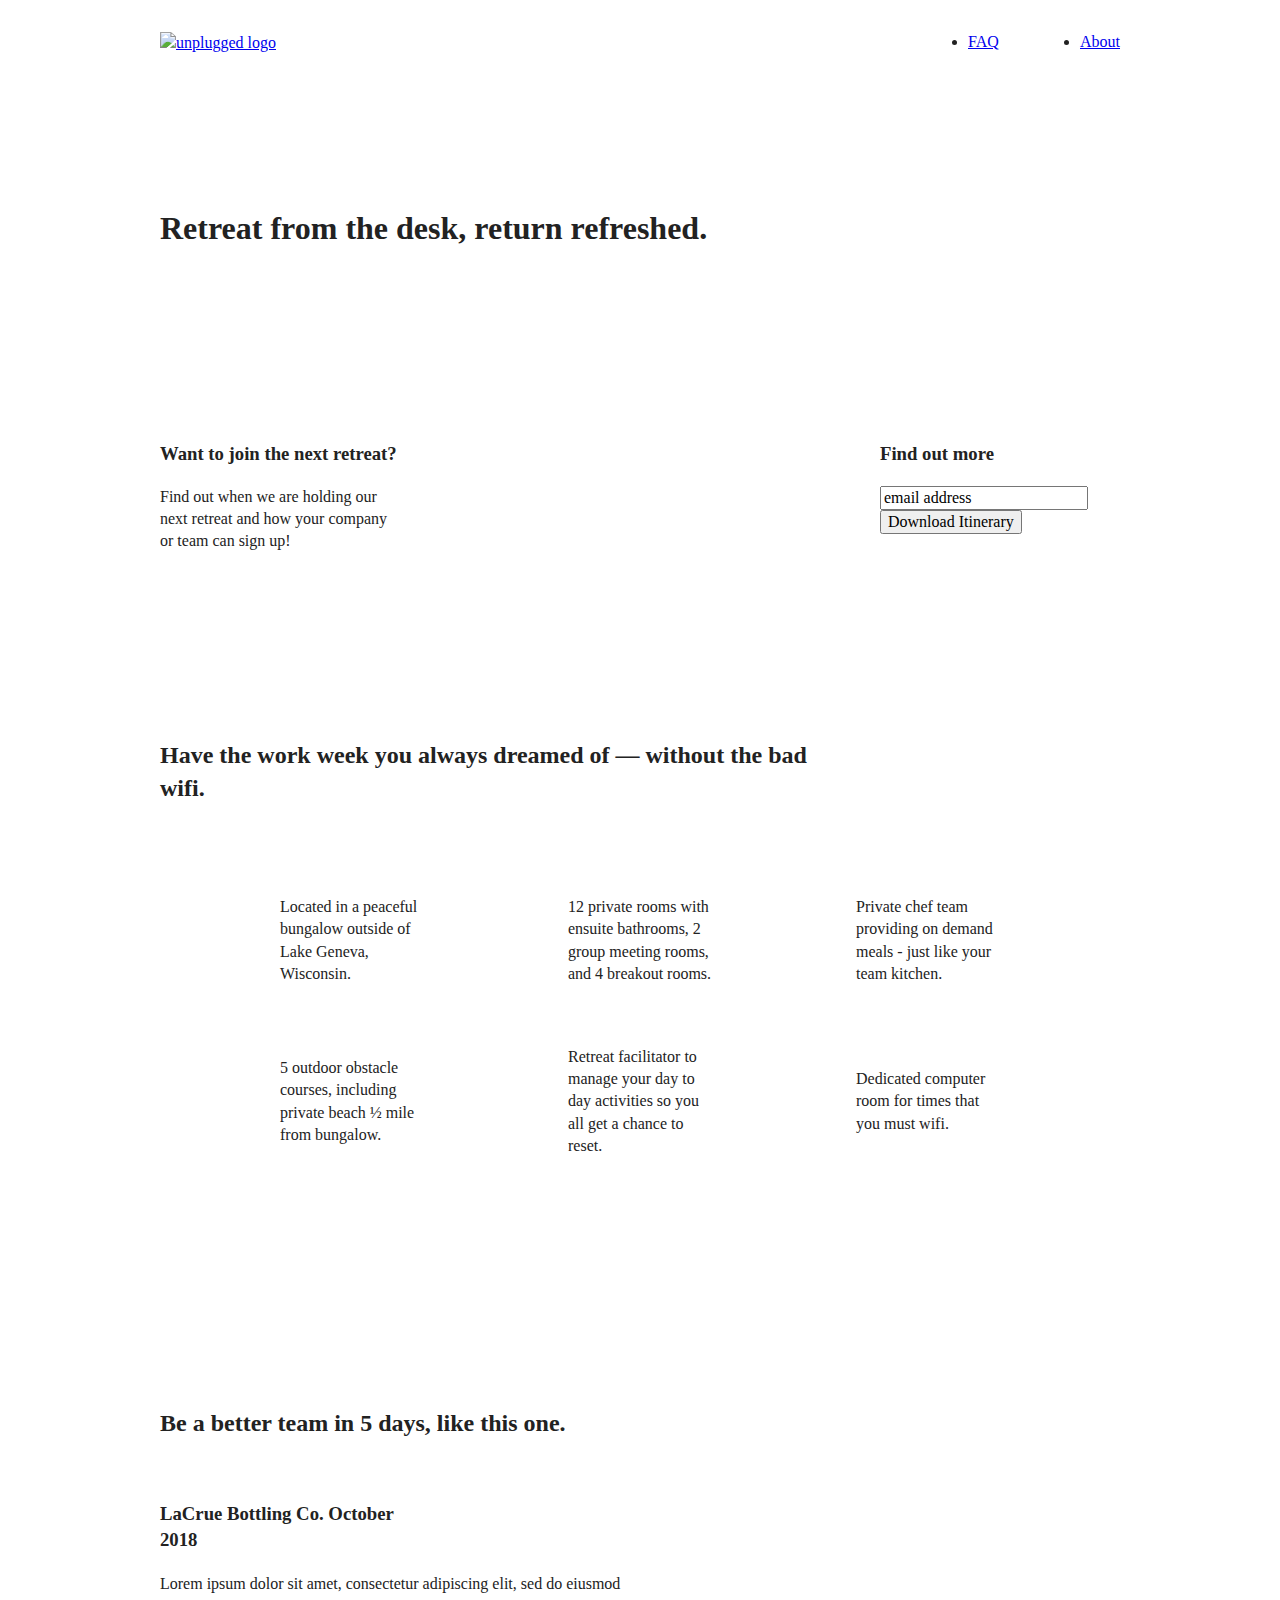
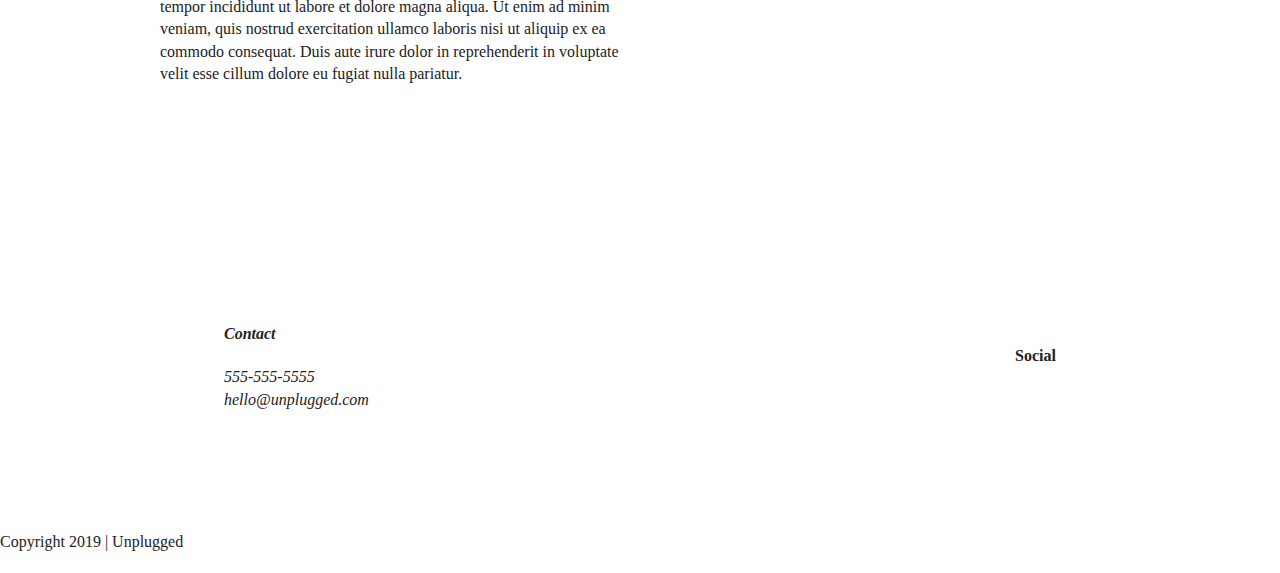
==== index.html @ d8fa60b1 "desktop - my attempt" ====
<!doctype html>
<html class="no-js" lang="">

<head>
  <meta charset="utf-8">
  <meta http-equiv="x-ua-compatible" content="ie=edge">
  <title></title>
  <meta name="description" content="">
  <meta name="viewport" content="width=device-width, initial-scale=1, shrink-to-fit=no">

  <link rel="manifest" href="site.webmanifest">
  <link rel="apple-touch-icon" href="icon.png">
  <!-- Place favicon.ico in the root directory -->

  <link rel="stylesheet" href="css/normalize.css">
  <link rel="stylesheet" href="css/main.css">
</head>

<body>
  <!--[if lte IE 9]>
    <p class="browserupgrade">You are using an <strong>outdated</strong> browser. Please <a href="https://browsehappy.com/">upgrade your browser</a> to improve your experience and security.</p>
  <![endif]-->

  <!-- Add your site or application content here -->
  <header>
    <div class="content-wrapper">
      <a href="#">
        <img src="" alt="unplugged logo">
      </a>
      <div class="header-divider"></div>
      <nav>
        <ul>
          <li><a href="faq/index.html" target="_blank">FAQ</a></li>
          <li><a href="about/index.html" target="_blank">About</a></li>
        </ul>
      </nav>
    </div>
  </header>

  <main>

    <section class="hero-area">
      <div class="content-wrapper">
        <h1>Retreat from the desk, return refreshed.</h1>
      </div>
    </section>

    <aside>
      <div class="content-wrapper">
        <div class="form-description">
          <h3>Want to join the next retreat?</h3>
          <p>
            Find out when we are holding our next retreat and how your company or team can sign up!
          </p>
        </div>
        <div class="form">
          <h3>Find out more</h3>
          <input type="text" name="name" value="email address">
          <input type="button" value="Download Itinerary">
        </div>
      </div> <!-- aside content wrapper ends -->
    </aside>

    <section class="features">
      <div class="content-wrapper">
        <h2>Have the work week you always dreamed of — without the bad wifi.</h2>
        <div class="features-items">
          <article>
            <p class="fontawesome-icon">
            </p>
            <p class="features-item-description">
              Located in a peaceful bungalow outside of Lake Geneva, Wisconsin.
            </p>
          </article>
          <article>
            <p class="fontawesome-icon">
            </p>
            <p class="features-item-description">
              12 private rooms with ensuite bathrooms, 2 group meeting rooms, and 4 breakout rooms.
            </p>
          </article>
          <article>
            <p class="fontawesome-icon">
            </p>
            <p class="features-item-description">
              Private chef team providing on demand meals - just like your team kitchen.
            </p>
          </article>
          <article>
            <p class="fontawesome-icon">
            </p>
            <p class="features-item-description">
              5 outdoor obstacle courses, including private beach ½ mile from bungalow.
            </p>
          </article>
          <article>
            <p class="fontawesome-icon">
            </p>
            <p class="features-item-description">
              Retreat facilitator to manage your day to day activities so you all get a chance to reset.
            </p>
          </article>
          <article>
            <p class="fontawesome-icon">
            </p>
            <p class="features-item-description">
              Dedicated computer room for times that you must wifi.
            </p>
          </article>
        </div>
      </div>
    </section>

    <section class="reviews">
      <div class="content-wrapper">
        <h2>Be a better team in 5 days, like this one.</h2>
        <article>
          <div>
            <h3>LaCrue Bottling Co. October 2018</h3>
            <p>
              Lorem ipsum dolor sit amet, consectetur adipiscing elit, sed do eiusmod tempor incididunt ut labore et
              dolore magna aliqua. Ut enim ad minim veniam, quis nostrud exercitation ullamco laboris nisi ut aliquip
              ex ea commodo consequat. Duis aute irure dolor in reprehenderit in voluptate velit esse cillum dolore eu
              fugiat nulla pariatur.
            </p>
          </div>
        </article>
      </div>
    </section>

  </main> <!-- main wrapper -->

  <footer>
    <div class="content-wrapper">
      <div class="footer-content">
        <address class="contact">
          <h4>Contact</h4>
          <p>
            555-555-5555<br>
            hello@unplugged.com
          </p>
        </address>
        <div class="social">
          <h4>Social</h4>
          <div class="social-icons">
            <p>
              <a href="https://www.facebook.com/Skillcrush/" target="_blank"></a>
            </p>
            <p>
              <a href="https://twitter.com/Skillcrush" target="_blank"></a>
            </p>
            <p>
              <a href="https://www.instagram.com/skillcrush/" target="_blank"></a>
            </p>
          </div>
        </div>
      </div> <!-- footer content ends -->
    </div>
    <!--footer content-wrapper ends-->
    <div class="copyright">
      <p>Copyright 2019 | Unplugged</p>
    </div>
  </footer>

  <script src="js/vendor/modernizr-3.6.0.min.js"></script>
  <script src="https://code.jquery.com/jquery-3.3.1.min.js" integrity="sha256-FgpCb/KJQlLNfOu91ta32o/NMZxltwRo8QtmkMRdAu8="
    crossorigin="anonymous"></script>
  <script>
    window.jQuery || document.write('<script src="js/vendor/jquery-3.3.1.min.js"><\/script>')

  </script>
  <script src="js/plugins.js"></script>
  <script src="js/main.js"></script>

  <!-- Google Analytics: change UA-XXXXX-Y to be your site's ID. -->
  <script>
    window.ga = function () {
      ga.q.push(arguments)
    };
    ga.q = [];
    ga.l = +new Date;
    ga('create', 'UA-XXXXX-Y', 'auto');
    ga('send', 'pageview')

  </script>
  <script src="https://www.google-analytics.com/analytics.js" async defer></script>
</body>

</html>
---- css/main.css ----
/*! HTML5 Boilerplate v6.1.0 | MIT License | https://html5boilerplate.com/ */

/*
 * What follows is the result of much research on cross-browser styling.
 * Credit left inline and big thanks to Nicolas Gallagher, Jonathan Neal,
 * Kroc Camen, and the H5BP dev community and team.
 */

/* ==========================================================================
   Base styles: opinionated defaults
   ========================================================================== */

html {
  color: #222;
  font-size: 1em;
  line-height: 1.4;
}

/*
 * Remove text-shadow in selection highlight:
 * https://twitter.com/miketaylr/status/12228805301
 *
 * Vendor-prefixed and regular ::selection selectors cannot be combined:
 * https://stackoverflow.com/a/16982510/7133471
 *
 * Customize the background color to match your design.
 */

::-moz-selection {
  background: #b3d4fc;
  text-shadow: none;
}

::selection {
  background: #b3d4fc;
  text-shadow: none;
}

/*
 * A better looking default horizontal rule
 */

hr {
  display: block;
  height: 1px;
  border: 0;
  border-top: 1px solid #ccc;
  margin: 1em 0;
  padding: 0;
}

/*
 * Remove the gap between audio, canvas, iframes,
 * images, videos and the bottom of their containers:
 * https://github.com/h5bp/html5-boilerplate/issues/440
 */

audio,
canvas,
iframe,
img,
svg,
video {
  vertical-align: middle;
}

/*
 * Remove default fieldset styles.
 */

fieldset {
  border: 0;
  margin: 0;
  padding: 0;
}

/*
 * Allow only vertical resizing of textareas.
 */

textarea {
  resize: vertical;
}

/* ==========================================================================
   Browser Upgrade Prompt
   ========================================================================== */

.browserupgrade {
  margin: 0.2em 0;
  background: #ccc;
  color: #000;
  padding: 0.2em 0;
}

/* ==========================================================================
   Author's custom styles
   ========================================================================== */

.content-wrapper {
  width: 90%;
  margin: 50px 0;
}

/* -------------------- Base Header - Footer Styles -------------------- */

header,
footer {
  display: flex;
  justify-content: center;
  align-items: center;
  flex-flow: row wrap;
}

header {
  padding: 15px 0;
}

header .content-wrapper {
  display: flex;
  justify-content: center;
  align-items: center;
  flex-flow: row wrap;
  margin: 0;
}

.header-divider {
  width: 100%;
  height: 1px;
  margin: 10px 0 20px 0;
}

header nav {
  display: flex;
  justify-content: space-around;
  align-items: center;
  flex-flow: row wrap;
  width: 60%;
}

header nav ul {
  display: flex;
  justify-content: space-around;
  width: 100%;
}

footer {
  flex-direction: column;
}

footer p {
  margin: 0;
}

footer .content-wrapper {
  width: 55%;
  margin: 50px 0;
}

footer .contact {
  margin-bottom: 50px;
}

footer .social-icons {
  display: flex;
  justify-content: space-around;
  align-items: center;
}

footer .social-icons p {
  display: flex;
  justify-content: center;
  align-items: center;
}

footer .copyright {
  margin: 20px 0;
}

/* -------------------- Mobile Styles - Homepage -------------------- */

/* Hero Area */

.hero-area {
  display: flex;
  justify-content: center;
  flex-flow: row wrap;
}

/* Aside */

aside {
  display: flex;
  justify-content: center;
  align-items: center;
  flex-flow: row wrap;
}

/* Features */

.features {
  display: flex;
  justify-content: center;
  flex-flow: row wrap;
}

.features h2 {
  margin-bottom: 60px;
}

.features article {
  width: 55%;
  margin: 30px 0;
}

.features .features-items {
  display: flex;
  justify-content: center;
  align-items: center;
  flex-flow: row wrap;
}

.features p {
  margin: 0;
}

/* Reviews */

.reviews {
  display: flex;
  justify-content: center;
  flex-flow: row wrap;
}

.reviews h2 {
  margin-bottom: 40px;
}

.reviews h3 {
  width: 55%;
  margin: 20px 0;
}

/* ==========================================================================
   About Page
   ========================================================================== */

.mission {
  display: flex;
  justify-content: center;
  align-items: center;
  flex-flow: row wrap;
}

.contact-section {
  display: flex;
  justify-content: center;
  align-items: center;
  flex-flow: row wrap;
}

.contact-content p {
  margin: 0;
}

/* ==========================================================================
   FAQ Page
   ========================================================================== */

.faq {
  display: flex;
  justify-content: center;
  align-items: center;
  flex-flow: row wrap;
}

.faq .content-wrapper {
  margin: 50px 0 0 0;
  display: flex;
  justify-content: center;
  align-items: center;
  flex-flow: row wrap;
}

.faq h2 {
  margin-bottom: 40px;
}

.faq-content {
  margin-bottom: 50px;
}

/* ==========================================================================
   Helper classes
   ========================================================================== */

/*
 * Hide visually and from screen readers
 */

.hidden {
  display: none !important;
}

/*
 * Hide only visually, but have it available for screen readers:
 * https://snook.ca/archives/html_and_css/hiding-content-for-accessibility
 *
 * 1. For long content, line feeds are not interpreted as spaces and small width
 *    causes content to wrap 1 word per line:
 *    https://medium.com/@jessebeach/beware-smushed-off-screen-accessible-text-5952a4c2cbfe
 */

.visuallyhidden {
  border: 0;
  clip: rect(0 0 0 0);
  height: 1px;
  margin: -1px;
  overflow: hidden;
  padding: 0;
  position: absolute;
  width: 1px;
  white-space: nowrap;
  /* 1 */
}

/*
 * Extends the .visuallyhidden class to allow the element
 * to be focusable when navigated to via the keyboard:
 * https://www.drupal.org/node/897638
 */

.visuallyhidden.focusable:active,
.visuallyhidden.focusable:focus {
  clip: auto;
  height: auto;
  margin: 0;
  overflow: visible;
  position: static;
  width: auto;
  white-space: inherit;
}

/*
 * Hide visually and from screen readers, but maintain layout
 */

.invisible {
  visibility: hidden;
}

/*
 * Clearfix: contain floats
 *
 * For modern browsers
 * 1. The space content is one way to avoid an Opera bug when the
 *    `contenteditable` attribute is included anywhere else in the document.
 *    Otherwise it causes space to appear at the top and bottom of elements
 *    that receive the `clearfix` class.
 * 2. The use of `table` rather than `block` is only necessary if using
 *    `:before` to contain the top-margins of child elements.
 */

.clearfix:before,
.clearfix:after {
  content: " ";
  /* 1 */
  display: table;
  /* 2 */
}

.clearfix:after {
  clear: both;
}

/* ==========================================================================
   EXAMPLE Media Queries for Responsive Design.
   These examples override the primary ('mobile first') styles.
   Modify as content requires.
   ========================================================================== */

   @media only screen and (min-width:768px) {
/*Tablet styles*/

/* General styles */
    .content-wrapper {
      max-width: 640px;
      margin: 100px 0;
    }

/* Header */
    header {
      justify-content: space-around;
    }

    header .content-wrapper {
      width: 100%;
      justify-content: space-between;
    }

    header nav {
      width: 20%;
    }

    header nav ul {
      justify-content: space-between;
    }

    .header-divider {
      display: none;
    }
/* Hero Area */

/* Aside */
    aside .content-wrapper {
      margin: 50px 0;
      display: flex;
      justify-content: space-between;
      flex-flow: row wrap;
    }

    aside .content-wrapper .form-description,
    aside .content-wrapper .form {
      width: 35%;
      margin: 0;
    }

/* Features */
    .features article {
      display: flex;
      justify-content: center;
      align-items: center;
      flex-flow: column wrap;
      flex-basis: 50%;
    }

    .features .features-item-description {
      width: 50%;
    }

/* Reviews */
    .reviews article {
      display: flex;
      justify-content: space-between;
    }

    .reviews article div {
      width: 49%;
    }

/* Footer */
    footer .content-wrapper {
      width: 65%;
      margin: 100px 0;
    }

    .footer-content {
      display: flex;
      justify-content: space-between;
      align-items: center;
    }

    footer .contact {
      margin-bottom: 0;
    }

    footer .copyright {
      width: 100%;
    }

/* About Page */

    .mission-content {
      display: flex;
      justify-content: space-between;
      align-items: center;
    }

    .mission-content p {
      width: 40%;
    }

    .contact-section .content-wrapper h2 {
      width: 80%;
    }

    .contact-content {
      display: flex;
      justify-content: space-between;
      align-items: flex-start;
    }

/*     FAQ Page      */

    .faq .content-wrapper {
      justify-content: space-between;
    }

    .faq-content {
      flex-basis: 40%;
    }

    .faq h2 {
      width: 100%;
    }
  }

  @media only screen and (min-width:1200px) {
    /* Desktop Styles */
    .content-wrapper {
         max-width: 960px;
    }

     /* Hero */
    .hero-area h1 {
        width: 70%;
    }

    /* Aside */
    aside .content-wrapper {
        justify-content: row;
    }

    aside .content-wrapper .form-description,
    aside .content-wrapper .form {
        width: 25%;
    }

    /* Features */
    .features h2 {
        width: 70%;
    }

    .features article {
        flex-basis: 30%;
    }

    /* Reviews */
    .reviews article div {
        width: 50%;
    }

/* About Page */
    .mission h2,
    .contact-section .content-wrapper h2 {
        width: 72%;
    }

    .contact-section .content-wrapper h2 {
        margin-bottom: 3%;
    }


/* FAQ Page */
    .faq h2 {
        width: 100%;
    }

    .faq-content {
        flex-basis: 50%;
    }
  }

@media print,
(-webkit-min-device-pixel-ratio: 1.25),
(min-resolution: 1.25dppx),
(min-resolution: 120dpi) {
  /* Style adjustments for high resolution devices */
}

/* ==========================================================================
   Print styles.
   Inlined to avoid the additional HTTP request:
   https://www.phpied.com/delay-loading-your-print-css/
   ========================================================================== */

@media print {
  *,
  *:before,
  *:after {
    background: transparent !important;
    color: #000 !important;
    /* Black prints faster */
    -webkit-box-shadow: none !important;
    box-shadow: none !important;
    text-shadow: none !important;
  }
  a,
  a:visited {
    text-decoration: underline;
  }
  a[href]:after {
    content: " (" attr(href) ")";
  }
  abbr[title]:after {
    content: " (" attr(title) ")";
  }
  /*
     * Don't show links that are fragment identifiers,
     * or use the `javascript:` pseudo protocol
     */
  a[href^="#"]:after,
  a[href^="javascript:"]:after {
    content: "";
  }
  pre {
    white-space: pre-wrap !important;
  }
  pre,
  blockquote {
    border: 1px solid #999;
    page-break-inside: avoid;
  }
  /*
     * Printing Tables:
     * http://css-discuss.incutio.com/wiki/Printing_Tables
     */
  thead {
    display: table-header-group;
  }
  tr,
  img {
    page-break-inside: avoid;
  }
  p,
  h2,
  h3 {
    orphans: 3;
    widows: 3;
  }
  h2,
  h3 {
    page-break-after: avoid;
  }
}
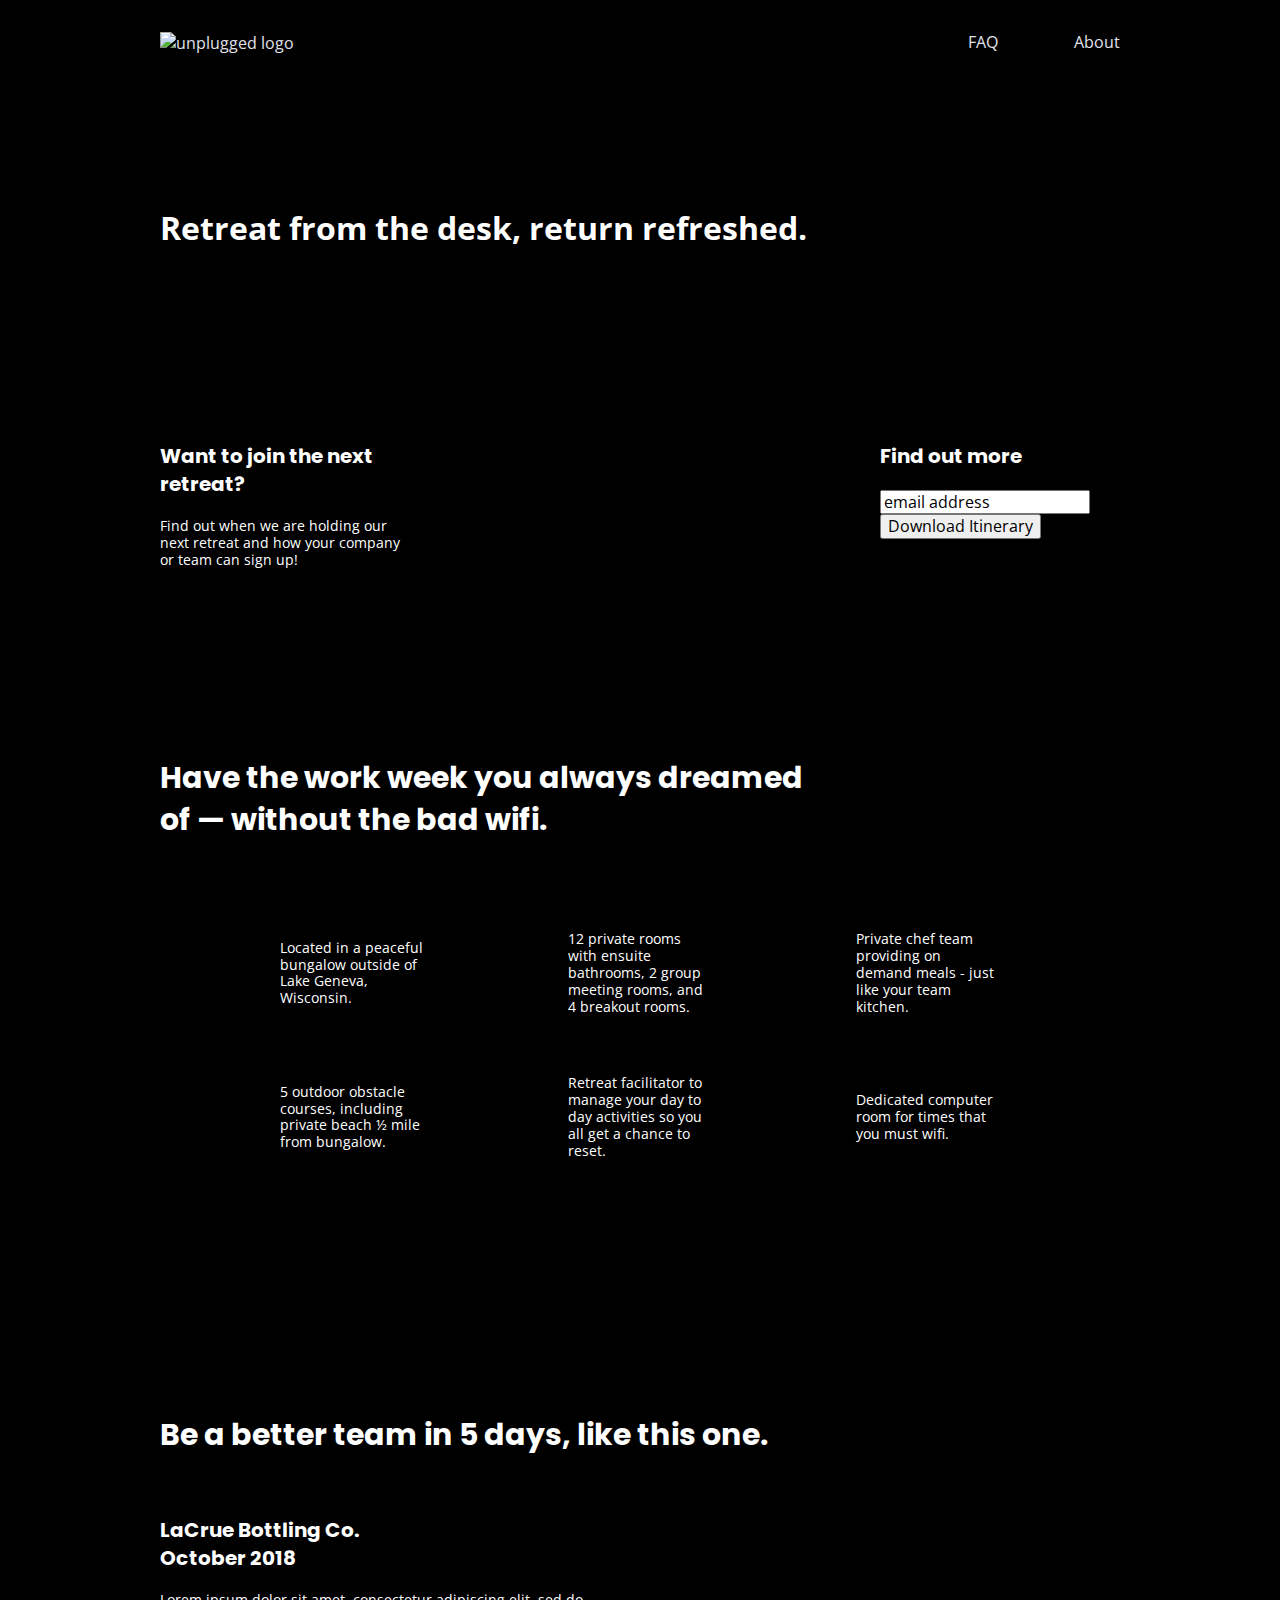
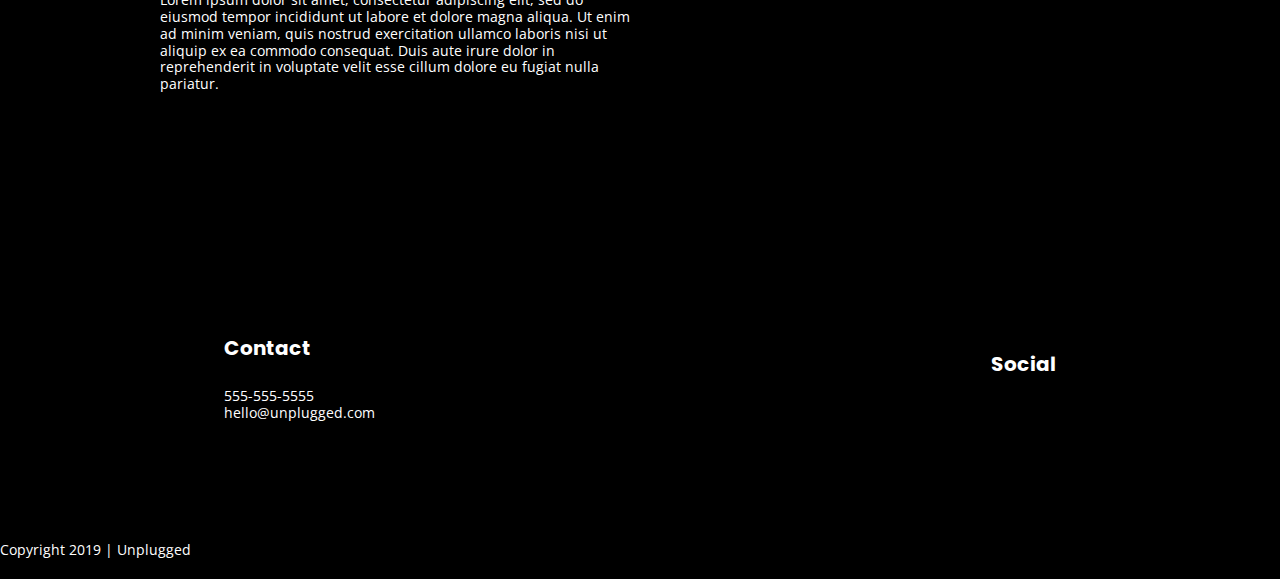
==== commit f99ae7e3: "css text styles" ====
--- a/index.html
+++ b/index.html
@@ -7,6 +7,10 @@
   <title></title>
   <meta name="description" content="">
   <meta name="viewport" content="width=device-width, initial-scale=1, shrink-to-fit=no">
+
+  <!-- Google Fonts Links -->
+  <link href="https://fonts.googleapis.com/css?family=Open+Sans:400,700" rel="stylesheet">
+  <link href="https://fonts.googleapis.com/css?family=Poppins:500,700" rel="stylesheet">
 
   <link rel="manifest" href="site.webmanifest">
   <link rel="apple-touch-icon" href="icon.png">
--- a/css/main.css
+++ b/css/main.css
@@ -96,6 +96,57 @@
 /* ==========================================================================
    Author's custom styles
    ========================================================================== */
+/* General Styles */
+
+html {
+     font-size: 16px;
+}
+
+body {
+    font-family: 'Open Sans', sans-serif;
+    font-size: 1em;
+    text-align: left;
+    background: #000;
+    color: #fff;
+}
+
+ul,
+ol {
+  list-style: none;
+}
+
+a {
+  color: #e2e3ed;
+  text-decoration: none;
+}
+
+h2 {
+  font-family : 'Poppins', sans-serif;
+  font-size: 1.875em;
+}
+
+h3,
+h4 {
+  font-family : 'Poppins', sans-serif;
+  font-size: 1.25em;
+}
+
+p {
+  font-size: .875em;
+  line-height: 1.2em;
+}
+
+img {
+
+}
+
+figure {
+
+}
+
+address {
+  font-style: normal;
+}
 
 .content-wrapper {
   width: 90%;
@@ -177,7 +228,7 @@
   margin: 20px 0;
 }
 
-/* -------------------- Mobile Styles - Homepage -------------------- */
+/* -------------- Mobile Styles ----------- */
 
 /* Hero Area */
 
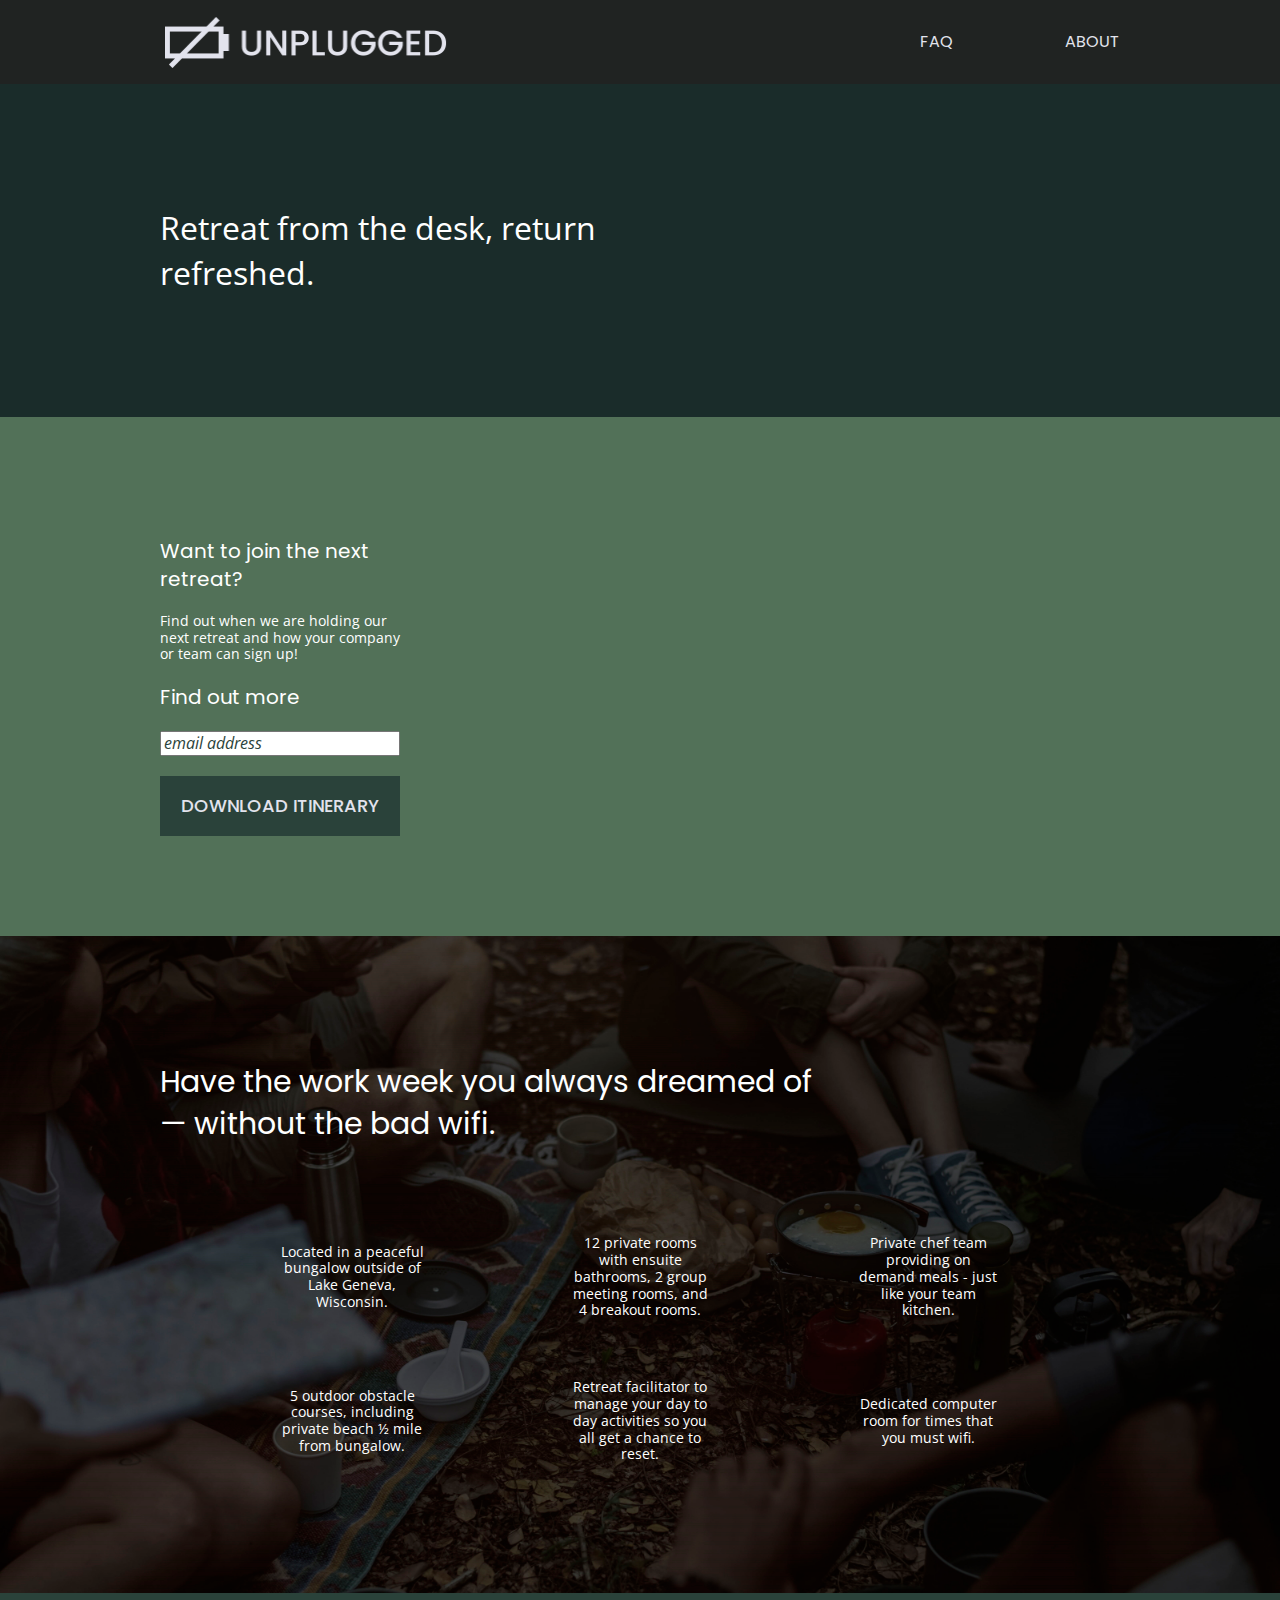
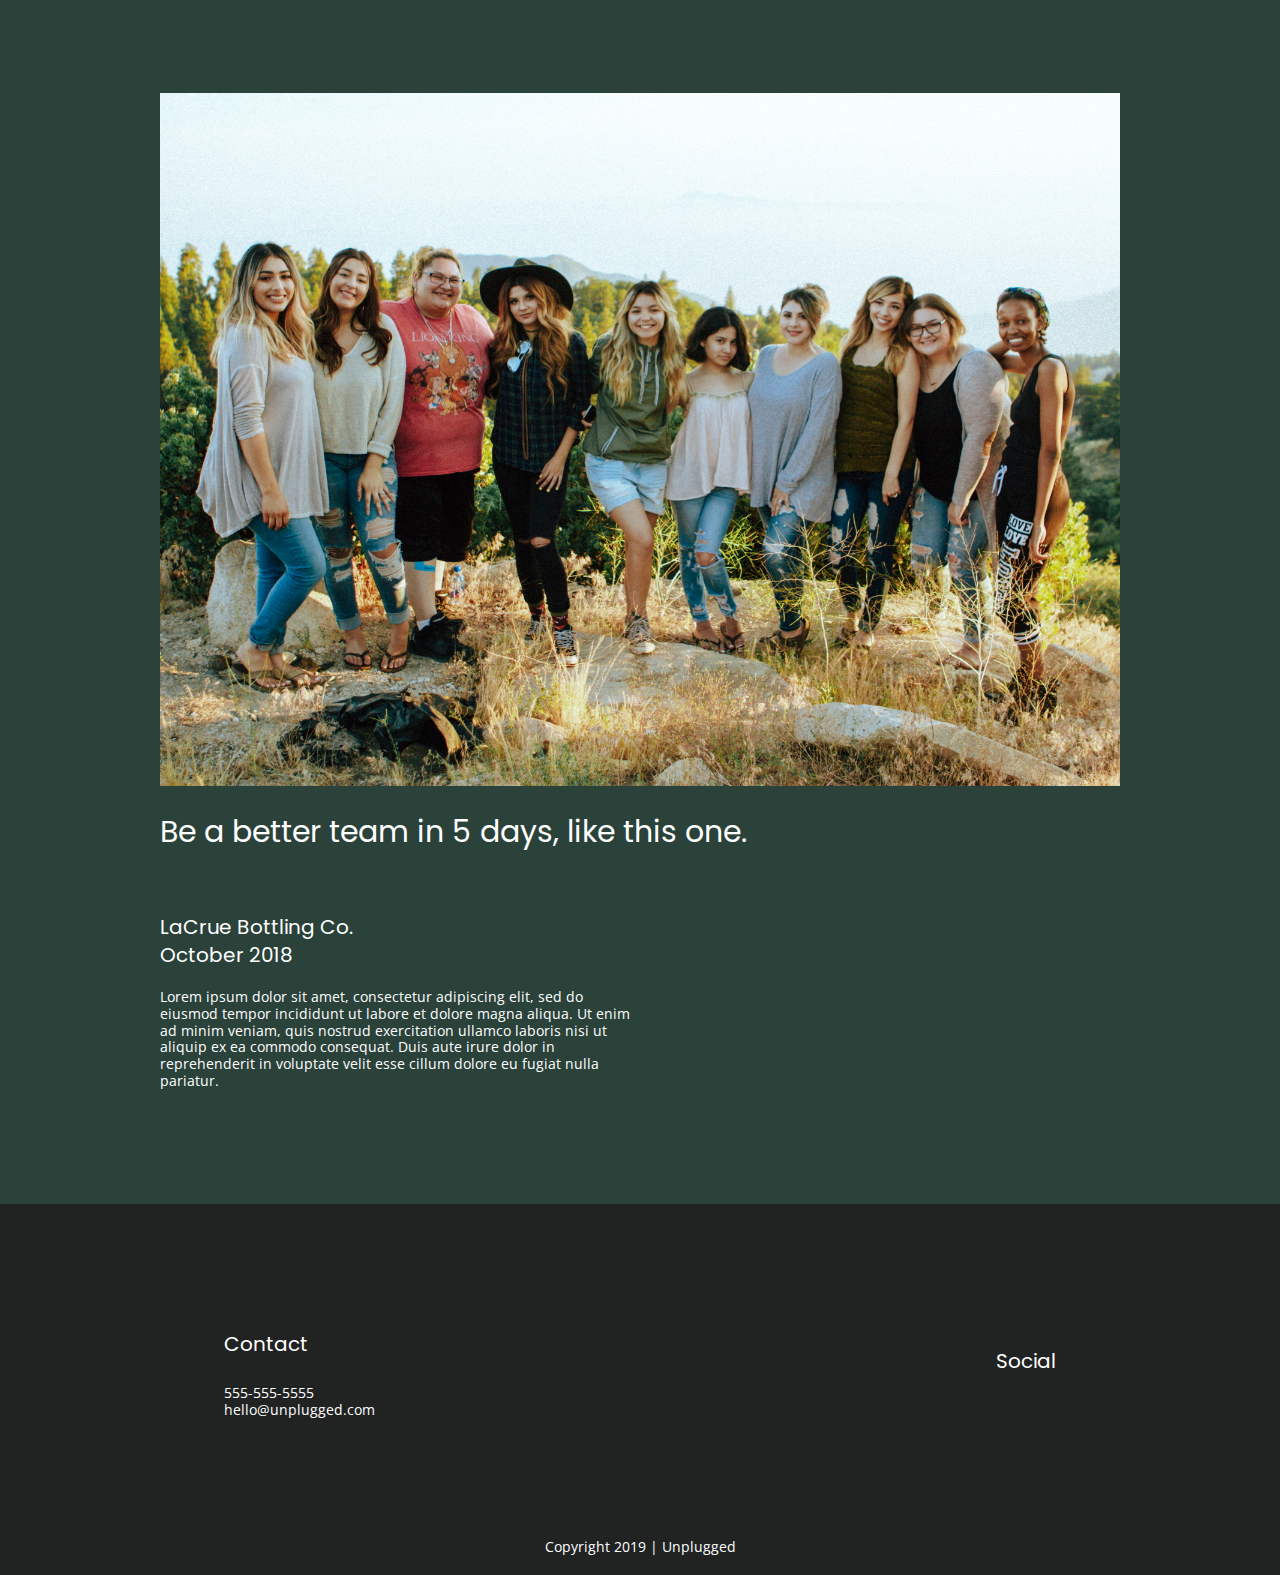
==== commit d35e78bc: "css - my attempt img - logo" ====
--- a/index.html
+++ b/index.html
@@ -28,9 +28,11 @@
   <!-- Add your site or application content here -->
   <header>
     <div class="content-wrapper">
-      <a href="#">
-        <img src="" alt="unplugged logo">
-      </a>
+      <figure>
+        <a href="">
+          <img src="img/logo.png" alt="unplugged logo">
+        </a>
+      </figure>
       <div class="header-divider"></div>
       <nav>
         <ul>
@@ -117,6 +119,11 @@
 
     <section class="reviews">
       <div class="content-wrapper">
+        <figure>
+          <a href="">
+             <img src="img\omar-lopez-296944-unsplash.jpg" alt="Unplugged Group Photo">
+           </a>
+        </figure>
         <h2>Be a better team in 5 days, like this one.</h2>
         <article>
           <div>
--- a/css/main.css
+++ b/css/main.css
@@ -106,7 +106,7 @@
     font-family: 'Open Sans', sans-serif;
     font-size: 1em;
     text-align: left;
-    background: #000;
+    background: #202322;
     color: #fff;
 }
 
@@ -120,15 +120,21 @@
   text-decoration: none;
 }
 
+h1 {
+  font-weight: normal;
+}
+
 h2 {
   font-family : 'Poppins', sans-serif;
   font-size: 1.875em;
+  font-weight: normal;
 }
 
 h3,
 h4 {
   font-family : 'Poppins', sans-serif;
   font-size: 1.25em;
+  font-weight: normal;
 }
 
 p {
@@ -137,11 +143,11 @@
 }
 
 img {
-
+  width: 100%;
 }
 
 figure {
-
+  margin: 0;
 }
 
 address {
@@ -173,6 +179,14 @@
   align-items: center;
   flex-flow: row wrap;
   margin: 0;
+}
+
+header figure {
+    width: 60%;
+    display: flex;
+    justify-content: center;
+    align-items: center;
+    flex-flow: row wrap;
 }
 
 .header-divider {
@@ -187,6 +201,8 @@
   align-items: center;
   flex-flow: row wrap;
   width: 60%;
+  font-family : 'Poppins', sans-serif;
+  text-transform: uppercase;
 }
 
 header nav ul {
@@ -226,6 +242,7 @@
 
 footer .copyright {
   margin: 20px 0;
+  text-align: center;
 }
 
 /* -------------- Mobile Styles ----------- */
@@ -236,6 +253,8 @@
   display: flex;
   justify-content: center;
   flex-flow: row wrap;
+  background: url('../img/jake-melara-30679-unsplash.jpg') center no-repeat #1A2C2A;
+  background-size: cover;
 }
 
 /* Aside */
@@ -245,6 +264,32 @@
   justify-content: center;
   align-items: center;
   flex-flow: row wrap;
+  background: #527158;
+}
+
+aside .form {
+  margin-top: 30px;
+}
+
+input[type=text] {
+  box-sizing: border-box;
+  width: 100%;
+  color: #2a423a;
+  font-style: italic;
+}
+
+input[type=button] {
+  width: 100%;
+  padding: 20px 0;
+  margin-top: 20px;
+  background-color: #2a423a;
+  font-family: 'Poppins', Helvetica, Arial, sans-serif;
+  font-weight: 500;
+  font-size: 1.125em;
+  color: #e2e3ed;
+  border: none;
+  text-align: center;
+  text-transform: uppercase;
 }
 
 /* Features */
@@ -253,6 +298,8 @@
   display: flex;
   justify-content: center;
   flex-flow: row wrap;
+  background: url('../img/rawpixel-800820-unsplash1.jpg') center no-repeat #1A2C2A;
+  background-size: cover;
 }
 
 .features h2 {
@@ -269,6 +316,7 @@
   justify-content: center;
   align-items: center;
   flex-flow: row wrap;
+  text-align: center;
 }
 
 .features p {
@@ -281,6 +329,7 @@
   display: flex;
   justify-content: center;
   flex-flow: row wrap;
+  background: #2A423A;
 }
 
 .reviews h2 {
@@ -301,6 +350,7 @@
   justify-content: center;
   align-items: center;
   flex-flow: row wrap;
+  background: #527158;
 }
 
 .contact-section {
@@ -308,6 +358,7 @@
   justify-content: center;
   align-items: center;
   flex-flow: row wrap;
+  background: #2A423A;
 }
 
 .contact-content p {
@@ -323,6 +374,7 @@
   justify-content: center;
   align-items: center;
   flex-flow: row wrap;
+  background: #527158;
 }
 
 .faq .content-wrapper {
@@ -449,8 +501,12 @@
       justify-content: space-between;
     }
 
+    header figure {
+      width: 30%;
+    }
+
     header nav {
-      width: 20%;
+      width: 25%;
     }
 
     header nav ul {
@@ -461,6 +517,15 @@
       display: none;
     }
 /* Hero Area */
+.hero-area {
+  align-items: flex-start;
+}
+
+.hero-area h1 {
+  width: 70%;
+}
+
+    align-items: flex-start;
 
 /* Aside */
     aside .content-wrapper {
@@ -557,19 +622,19 @@
   }
 
   @media only screen and (min-width:1200px) {
-    /* Desktop Styles */
+/* Desktop Styles */
     .content-wrapper {
          max-width: 960px;
     }
 
      /* Hero */
     .hero-area h1 {
-        width: 70%;
+        width: 60%;
     }
 
     /* Aside */
     aside .content-wrapper {
-        justify-content: row;
+        justify-content: row nowrap;
     }
 
     aside .content-wrapper .form-description,
@@ -587,6 +652,7 @@
     }
 
     /* Reviews */
+
     .reviews article div {
         width: 50%;
     }
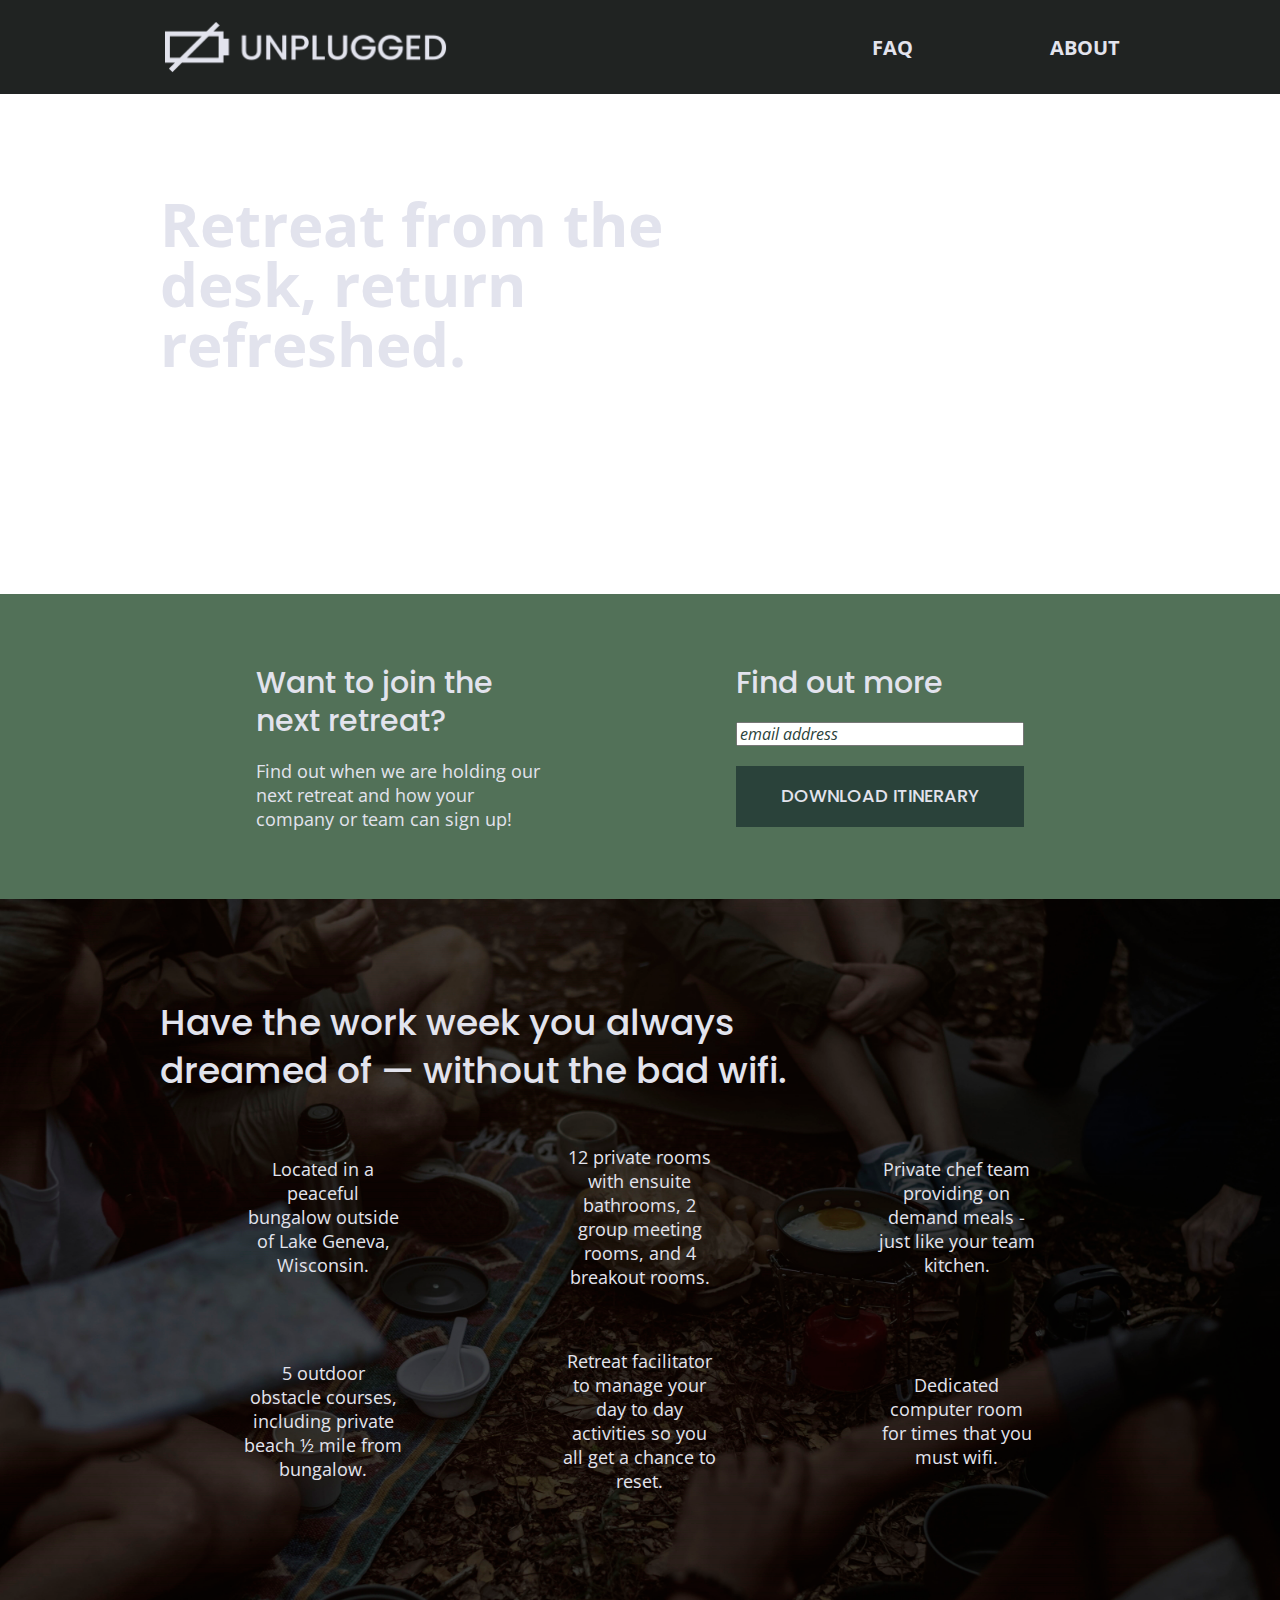
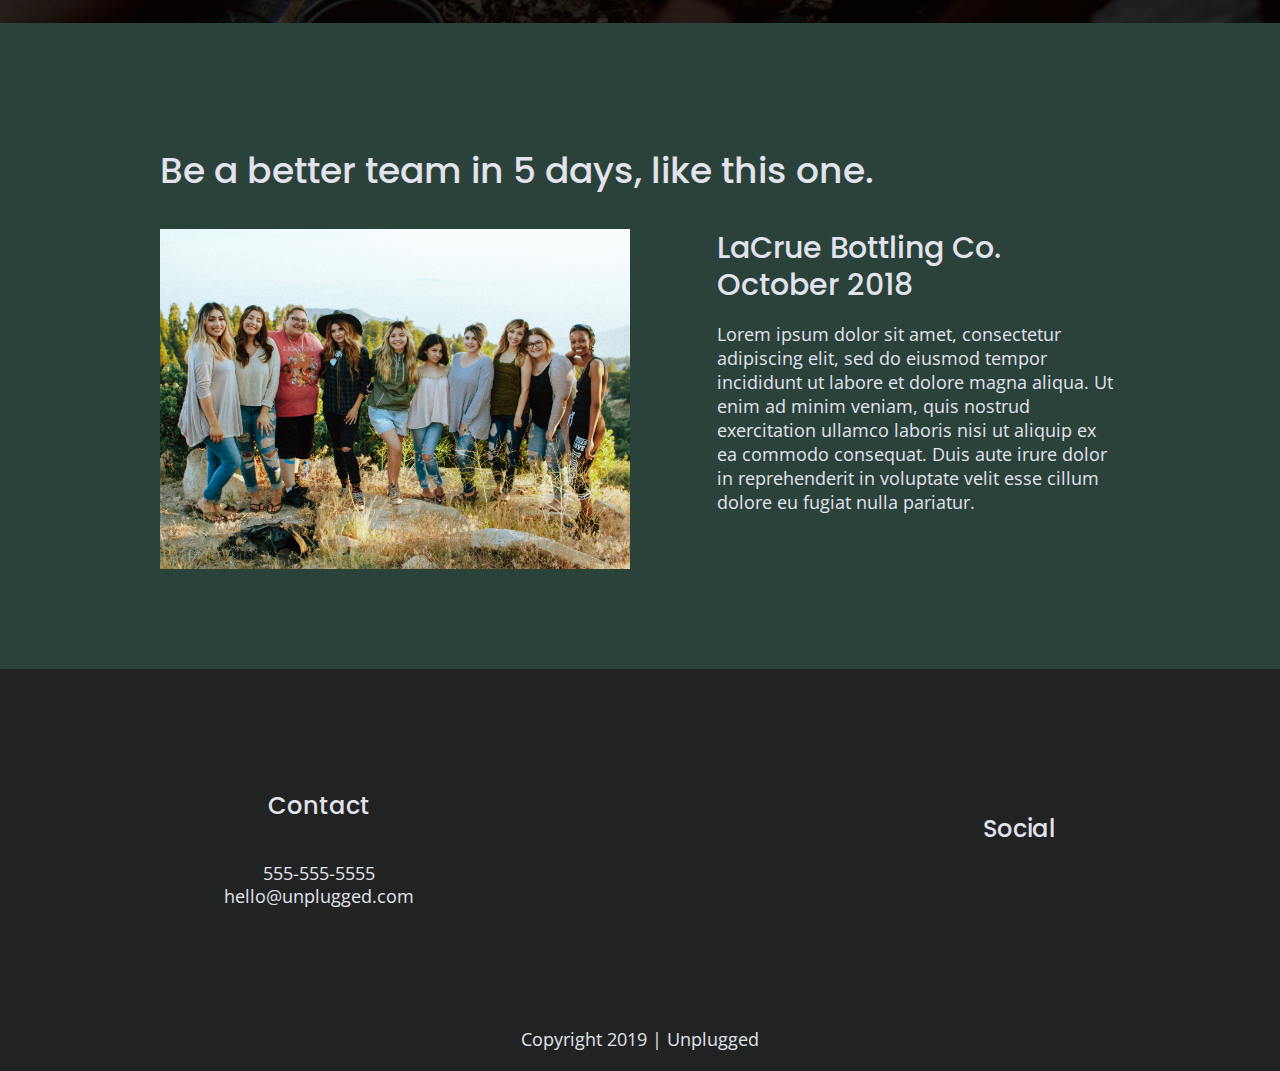
==== commit 21c5ca3c: "html - corrections" ====
--- a/index.html
+++ b/index.html
@@ -119,13 +119,13 @@
 
     <section class="reviews">
       <div class="content-wrapper">
-        <figure>
-          <a href="">
-             <img src="img\omar-lopez-296944-unsplash.jpg" alt="Unplugged Group Photo">
-           </a>
-        </figure>
         <h2>Be a better team in 5 days, like this one.</h2>
         <article>
+          <figure>
+            <a href="">
+               <img src="img\omar-lopez-296944-unsplash.jpg" alt="Unplugged Group Photo">
+             </a>
+          </figure>
           <div>
             <h3>LaCrue Bottling Co. October 2018</h3>
             <p>
--- a/css/main.css
+++ b/css/main.css
@@ -96,23 +96,23 @@
 /* ==========================================================================
    Author's custom styles
    ========================================================================== */
+
 /* General Styles */
 
 html {
-     font-size: 16px;
+	font-size: 16px;
 }
 
 body {
-    font-family: 'Open Sans', sans-serif;
-    font-size: 1em;
-    text-align: left;
-    background: #202322;
-    color: #fff;
+  font-size: 1em;
+  font-family: 'Open Sans', sans-serif;
+  color: #e2e3ed;
+  text-align: left;
 }
 
 ul,
 ol {
-  list-style: none;
+  list-style-type: none;
 }
 
 a {
@@ -120,38 +120,35 @@
   text-decoration: none;
 }
 
-h1 {
-  font-weight: normal;
-}
-
 h2 {
-  font-family : 'Poppins', sans-serif;
+  font-family: 'Poppins', sans-serif;
+  font-weight: 500;
   font-size: 1.875em;
-  font-weight: normal;
 }
 
 h3,
 h4 {
-  font-family : 'Poppins', sans-serif;
-  font-size: 1.25em;
-  font-weight: normal;
+  font-family: 'Poppins', sans-serif;
+  font-weight: 500;
+  font-size: 1.125em;
+  margin: 20px 0;
 }
 
 p {
   font-size: .875em;
-  line-height: 1.2em;
+  line-height: 1.285;
 }
 
 img {
-  width: 100%;
+ width: 100%;
 }
 
 figure {
-  margin: 0;
+ margin: 0;
 }
 
 address {
-  font-style: normal;
+ font-style: normal;
 }
 
 .content-wrapper {
@@ -163,6 +160,7 @@
 
 header,
 footer {
+  background-color: #202322;
   display: flex;
   justify-content: center;
   align-items: center;
@@ -174,44 +172,51 @@
 }
 
 header .content-wrapper {
-  display: flex;
-  justify-content: center;
-  align-items: center;
-  flex-flow: row wrap;
   margin: 0;
+  display: flex;
+  justify-content: center;
+  align-items: center;
+  flex-flow: row wrap;
 }
 
 header figure {
-    width: 60%;
-    display: flex;
-    justify-content: center;
-    align-items: center;
-    flex-flow: row wrap;
+  width: 60%;
+  display: flex;
+  justify-content: center;
+  align-items: center;
+  flex-flow: row wrap;
 }
 
 .header-divider {
+  background: #3a3a3a;
+  height: 1px;
   width: 100%;
-  height: 1px;
   margin: 10px 0 20px 0;
 }
 
 header nav {
+  width: 60%;
+  font-size: 1.125em;
+  font-weight: 700;
+  text-transform: uppercase;
   display: flex;
   justify-content: space-around;
   align-items: center;
   flex-flow: row wrap;
-  width: 60%;
-  font-family : 'Poppins', sans-serif;
-  text-transform: uppercase;
 }
 
 header nav ul {
+  width: 100%;
   display: flex;
   justify-content: space-around;
-  width: 100%;
+}
+
+header nav ul li {
+  font-size: 1.125em;
 }
 
 footer {
+  text-align: center;
   flex-direction: column;
 }
 
@@ -242,32 +247,38 @@
 
 footer .copyright {
   margin: 20px 0;
-  text-align: center;
-}
-
-/* -------------- Mobile Styles ----------- */
+}
+
+
+/* -------------------- Mobile Styles - Homepage -------------------- */
 
 /* Hero Area */
 
 .hero-area {
-  display: flex;
-  justify-content: center;
-  flex-flow: row wrap;
-  background: url('../img/jake-melara-30679-unsplash.jpg') center no-repeat #1A2C2A;
+  background: url('../img/jake-melara-30679-unsplash.jpg');
   background-size: cover;
+  background-position: center;
+  min-height: 500px;
+  display: flex;
+  justify-content: center;
+  flex-flow: row wrap;
+}
+
+.hero-area h1 {
+  font-size: 2.25em;
 }
 
 /* Aside */
 
 aside {
-  display: flex;
-  justify-content: center;
-  align-items: center;
-  flex-flow: row wrap;
-  background: #527158;
-}
-
-aside .form {
+  background-color: #527158;
+  display: flex;
+  justify-content: center;
+  align-items: center;
+  flex-flow: row wrap;
+}
+
+aside .form{
   margin-top: 30px;
 }
 
@@ -295,11 +306,12 @@
 /* Features */
 
 .features {
-  display: flex;
-  justify-content: center;
-  flex-flow: row wrap;
-  background: url('../img/rawpixel-800820-unsplash1.jpg') center no-repeat #1A2C2A;
+  background: url("../img/rawpixel-800820-unsplash1.jpg");
   background-size: cover;
+  background-position: center;
+  display: flex;
+  justify-content: center;
+  flex-flow: row wrap;
 }
 
 .features h2 {
@@ -316,24 +328,25 @@
   justify-content: center;
   align-items: center;
   flex-flow: row wrap;
+}
+
+.features p {
   text-align: center;
-}
-
-.features p {
   margin: 0;
 }
 
 /* Reviews */
 
 .reviews {
-  display: flex;
-  justify-content: center;
-  flex-flow: row wrap;
-  background: #2A423A;
+  background-color: #2a423a;
+  display: flex;
+  justify-content: center;
+  flex-flow: row wrap;
 }
 
 .reviews h2 {
   margin-bottom: 40px;
+  line-height: 1;
 }
 
 .reviews h3 {
@@ -346,19 +359,19 @@
    ========================================================================== */
 
 .mission {
-  display: flex;
-  justify-content: center;
-  align-items: center;
-  flex-flow: row wrap;
-  background: #527158;
+  background-color: #527158;
+  display: flex;
+  justify-content: center;
+  align-items: center;
+  flex-flow: row wrap;
 }
 
 .contact-section {
-  display: flex;
-  justify-content: center;
-  align-items: center;
-  flex-flow: row wrap;
-  background: #2A423A;
+  background-color: #2a423a;
+  display: flex;
+  justify-content: center;
+  align-items: center;
+  flex-flow: row wrap;
 }
 
 .contact-content p {
@@ -370,11 +383,11 @@
    ========================================================================== */
 
 .faq {
-  display: flex;
-  justify-content: center;
-  align-items: center;
-  flex-flow: row wrap;
-  background: #527158;
+  background-color: #527158;
+  display: flex;
+  justify-content: center;
+  align-items: center;
+  flex-flow: row wrap;
 }
 
 .faq .content-wrapper {
@@ -387,10 +400,16 @@
 
 .faq h2 {
   margin-bottom: 40px;
+  line-height: 1;
 }
 
 .faq-content {
   margin-bottom: 50px;
+}
+
+.faq-content h4 {
+  line-height: 1.333;
+  font-weight: 700;
 }
 
 /* ==========================================================================
@@ -482,207 +501,280 @@
    Modify as content requires.
    ========================================================================== */
 
-   @media only screen and (min-width:768px) {
-/*Tablet styles*/
-
-/* General styles */
-    .content-wrapper {
-      max-width: 640px;
-      margin: 100px 0;
-    }
-
-/* Header */
-    header {
-      justify-content: space-around;
-    }
-
-    header .content-wrapper {
+@media only screen and (min-width:768px) {
+  /*Tablet styles here*/
+
+  /* General styles */
+  .content-wrapper {
+    max-width: 640px;
+    margin: 100px 0;
+  }
+
+  h2 {
+    font-size: 2.25em;
+    line-height: 1.333;
+  }
+
+  h3 {
+      font-size: 1.5em;
+      line-height: 1.25;
+  }
+
+  /* Header */
+  header {
+    justify-content: space-around;
+  }
+
+  header .content-wrapper {
+    width: 100%;
+    justify-content: space-between;
+  }
+
+  header figure {
+    width: 30%;
+  }
+
+  header nav {
+    width: 30%;
+  }
+
+  header nav ul {
+    justify-content: space-between;
+  }
+
+  .header-divider {
+    display: none;
+  }
+  /* Hero Area */
+
+  .hero-area h1 {
+    font-size: 3em;
+    line-height: 1;
+    margin: 0;
+}
+
+  /* Aside */
+  aside .content-wrapper {
+    margin: 50px 0;
+    display: flex;
+    justify-content: space-between;
+    flex-flow: row wrap;
+  }
+
+  aside .content-wrapper .form-description,
+  aside .content-wrapper .form {
+    width: 35%;
+    margin: 0;
+  }
+
+  /* Features */
+
+  .features h2 {
+    margin: 0 20px 20px 0;
+  }
+
+  .features article {
+    display: flex;
+    justify-content: center;
+    align-items: center;
+    flex-flow: column wrap;
+    flex-basis: 50%;
+  }
+
+  .features .features-item-description {
+    width: 50%;
+  }
+
+  /* Reviews */
+  .reviews article {
+    display: flex;
+    justify-content: space-between;
+  }
+
+  .reviews h2 {
+    width: 90%;
+  }
+
+  .reviews article figure,
+  .reviews article div {
+    width: 49%;
+  }
+
+  .reviews h3 {
+    width: 75%;
+    margin: 0;
+  }
+  /* Footer */
+  footer .content-wrapper {
+    width: 65%;
+    margin: 100px 0;
+  }
+
+  footer .footer-content {
+    display: flex;
+    justify-content: space-between;
+    align-items: center;
+    flex-direction: row;
+  }
+
+  footer .contact {
+    margin-bottom: 0;
+  }
+
+  footer h4 {
+    font-size: 1.5em;
+    margin-bottom: 40px;
+  }
+
+  footer p {
+      line-height: 1.285;
+  }
+
+  footer .copyright {
+    width: 100%;
+  }
+
+  /* ==========================================================================
+   About Page
+   ========================================================================== */
+
+  .mission-content {
+    display: flex;
+    justify-content: space-between;
+    align-items: center;
+  }
+
+  .mission-content p {
+    width: 40%;
+  }
+
+  .contact-section .content-wrapper h2 {
+    width: 80%;
+  }
+
+  .contact-content {
+    display: flex;
+    justify-content: space-between;
+    align-items: flex-start;
+  }
+
+  .contact-content h4 {
+    font-size: 1.5em;
+  }
+
+  /* ==========================================================================
+   FAQ Page
+   ========================================================================== */
+
+  .faq .content-wrapper {
+    justify-content: space-between;
+  }
+
+  .faq-content {
+    flex-basis: 40%;
+  }
+
+  .faq h2 {
+    width: 100%;
+  }
+
+  .faq h4,
+  .faq p {
+      font-size: .875em;
+      line-height: 1.125;
+  }
+}
+
+@media only screen and (min-width:1200px) {
+  /*Desktop styles here*/
+
+  .content-wrapper {
+    max-width: 960px;
+  }
+
+  h2 {
+    font-size: 2.25em;
+  }
+
+  h3,
+  h4 {
+      font-size: 1.875em;
+  }
+
+  p {
+      font-size: 1.125em;
+      line-height: 1.333;
+  }
+  /* Hero */
+  .hero-area h1 {
+    font-size: 3.75em;
+    width: 60%;
+}
+
+  /* Aside */
+  aside .content-wrapper {
+    justify-content: space-around;
+  }
+
+  aside .content-wrapper .form-description,
+  aside .content-wrapper .form {
+    width: 30%;
+  }
+
+  .form-description p {
+    font-size: 1.125em;
+  }
+
+  /* Features */
+
+  .features h2 {
+    width: 70%;
+  }
+
+  .features article {
+    flex-basis: 33%;
+  }
+
+  /* Reviews */
+  .reviews article div {
+    width: 42%;
+  }
+
+  /* ==========================================================================
+  About Page
+  ========================================================================== */
+
+  .mission h2,
+  .contact-section .content-wrapper h2 {
       width: 100%;
-      justify-content: space-between;
-    }
-
-    header figure {
-      width: 30%;
-    }
-
-    header nav {
-      width: 25%;
-    }
-
-    header nav ul {
-      justify-content: space-between;
-    }
-
-    .header-divider {
-      display: none;
-    }
-/* Hero Area */
-.hero-area {
-  align-items: flex-start;
-}
-
-.hero-area h1 {
-  width: 70%;
-}
-
-    align-items: flex-start;
-
-/* Aside */
-    aside .content-wrapper {
-      margin: 50px 0;
-      display: flex;
-      justify-content: space-between;
-      flex-flow: row wrap;
-    }
-
-    aside .content-wrapper .form-description,
-    aside .content-wrapper .form {
-      width: 35%;
-      margin: 0;
-    }
-
-/* Features */
-    .features article {
-      display: flex;
-      justify-content: center;
-      align-items: center;
-      flex-flow: column wrap;
-      flex-basis: 50%;
-    }
-
-    .features .features-item-description {
-      width: 50%;
-    }
-
-/* Reviews */
-    .reviews article {
-      display: flex;
-      justify-content: space-between;
-    }
-
-    .reviews article div {
-      width: 49%;
-    }
-
-/* Footer */
-    footer .content-wrapper {
-      width: 65%;
-      margin: 100px 0;
-    }
-
-    .footer-content {
-      display: flex;
-      justify-content: space-between;
-      align-items: center;
-    }
-
-    footer .contact {
-      margin-bottom: 0;
-    }
-
-    footer .copyright {
-      width: 100%;
-    }
-
-/* About Page */
-
-    .mission-content {
-      display: flex;
-      justify-content: space-between;
-      align-items: center;
-    }
-
-    .mission-content p {
-      width: 40%;
-    }
-
-    .contact-section .content-wrapper h2 {
-      width: 80%;
-    }
-
-    .contact-content {
-      display: flex;
-      justify-content: space-between;
-      align-items: flex-start;
-    }
-
-/*     FAQ Page      */
-
-    .faq .content-wrapper {
-      justify-content: space-between;
-    }
-
-    .faq-content {
-      flex-basis: 40%;
-    }
-
-    .faq h2 {
-      width: 100%;
-    }
-  }
-
-  @media only screen and (min-width:1200px) {
-/* Desktop Styles */
-    .content-wrapper {
-         max-width: 960px;
-    }
-
-     /* Hero */
-    .hero-area h1 {
-        width: 60%;
-    }
-
-    /* Aside */
-    aside .content-wrapper {
-        justify-content: row nowrap;
-    }
-
-    aside .content-wrapper .form-description,
-    aside .content-wrapper .form {
-        width: 25%;
-    }
-
-    /* Features */
-    .features h2 {
-        width: 70%;
-    }
-
-    .features article {
-        flex-basis: 30%;
-    }
-
-    /* Reviews */
-
-    .reviews article div {
-        width: 50%;
-    }
-
-/* About Page */
-    .mission h2,
-    .contact-section .content-wrapper h2 {
-        width: 72%;
-    }
-
-    .contact-section .content-wrapper h2 {
-        margin-bottom: 3%;
-    }
-
-
-/* FAQ Page */
-    .faq h2 {
-        width: 100%;
-    }
-
-    .faq-content {
-        flex-basis: 50%;
-    }
-  }
-
-@media print,
-(-webkit-min-device-pixel-ratio: 1.25),
-(min-resolution: 1.25dppx),
-(min-resolution: 120dpi) {
-  /* Style adjustments for high resolution devices */
+      font-size: 3em;
+  }
+
+  .contact-section .content-wrapper h2 {
+    margin-bottom: 40px;
+  }
+
+  .contact-content h4 {
+    font-size: 1.875em;
+  }
+
+  /* ==========================================================================
+  FAQ Page
+  ========================================================================== */
+  .faq h2 {
+    width: 100%;
+    font-size: 3em;
+  }
+
+  .faq-content {
+    flex-basis: 35%;
+  }
+
+  .faq h4,
+  .faq p {
+      font-size: 1.125em;
+      line-height: 1;
+  }
 }
 
 /* ==========================================================================
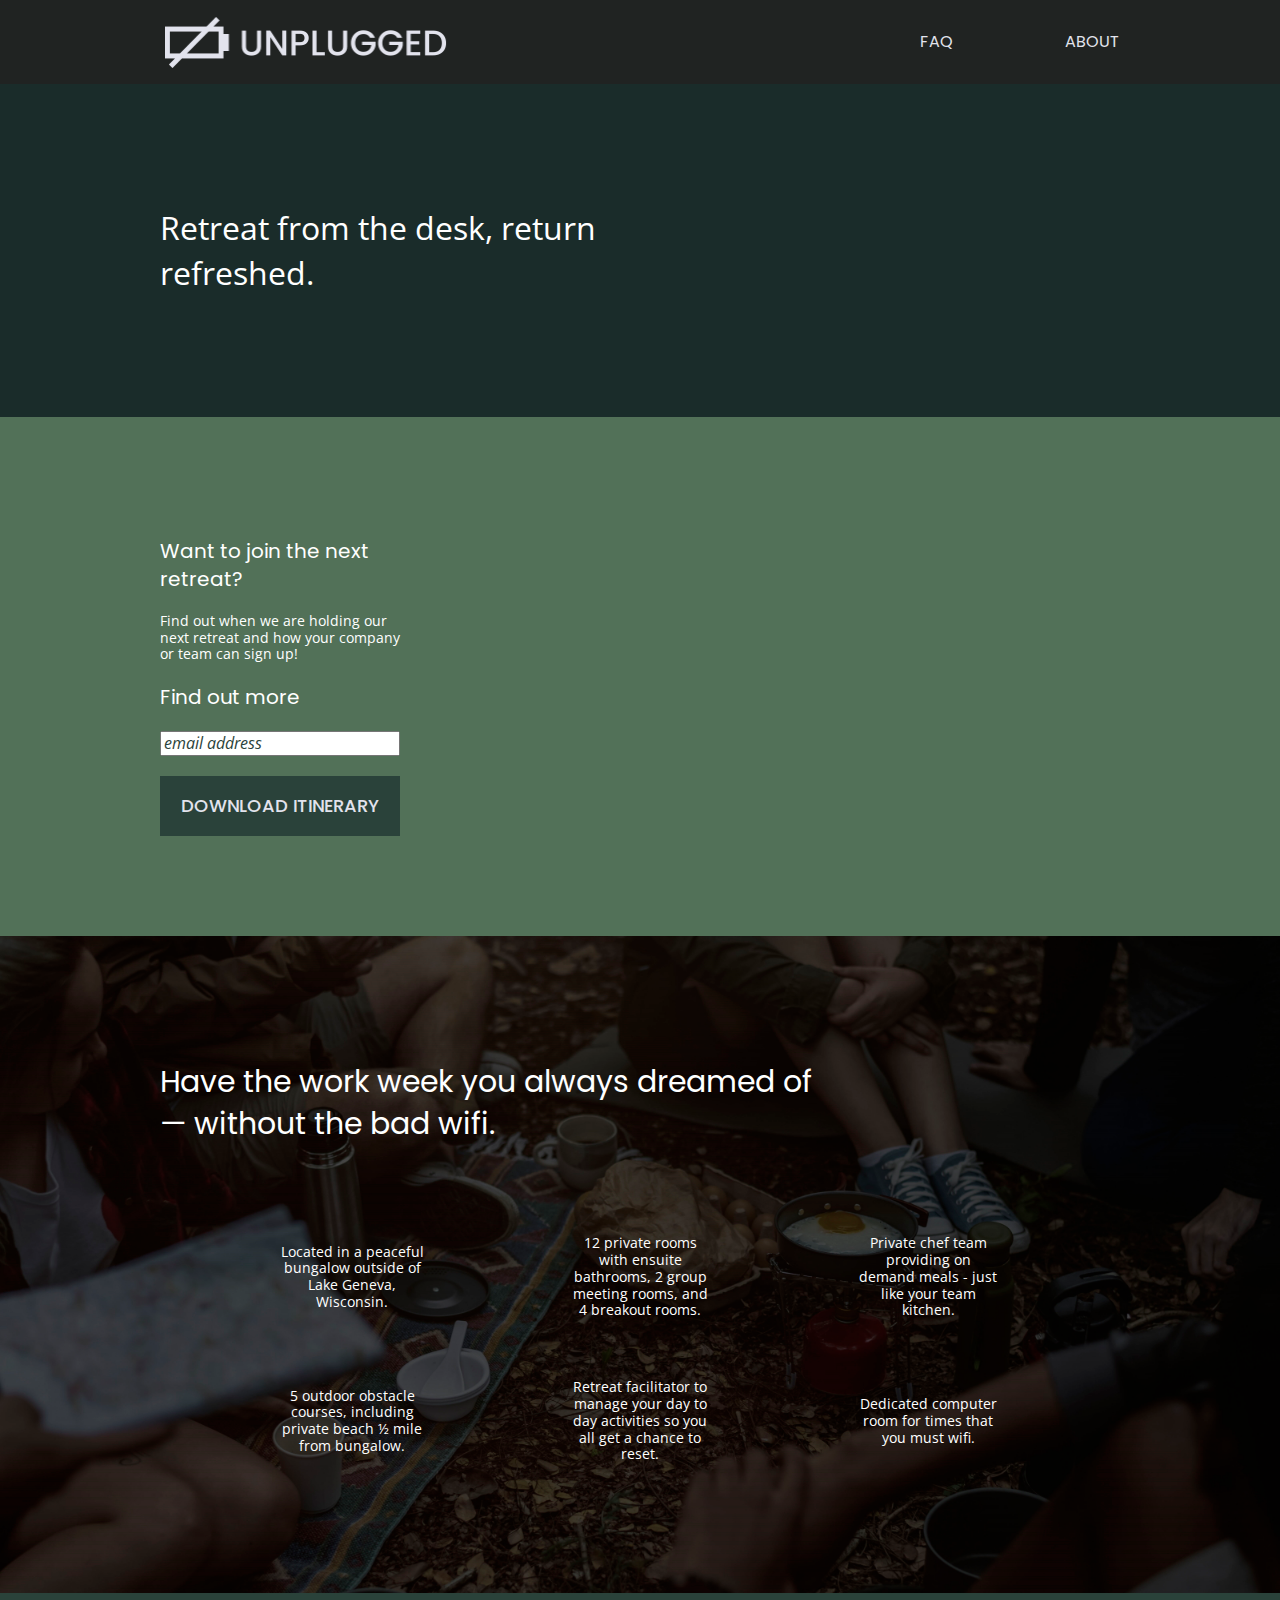
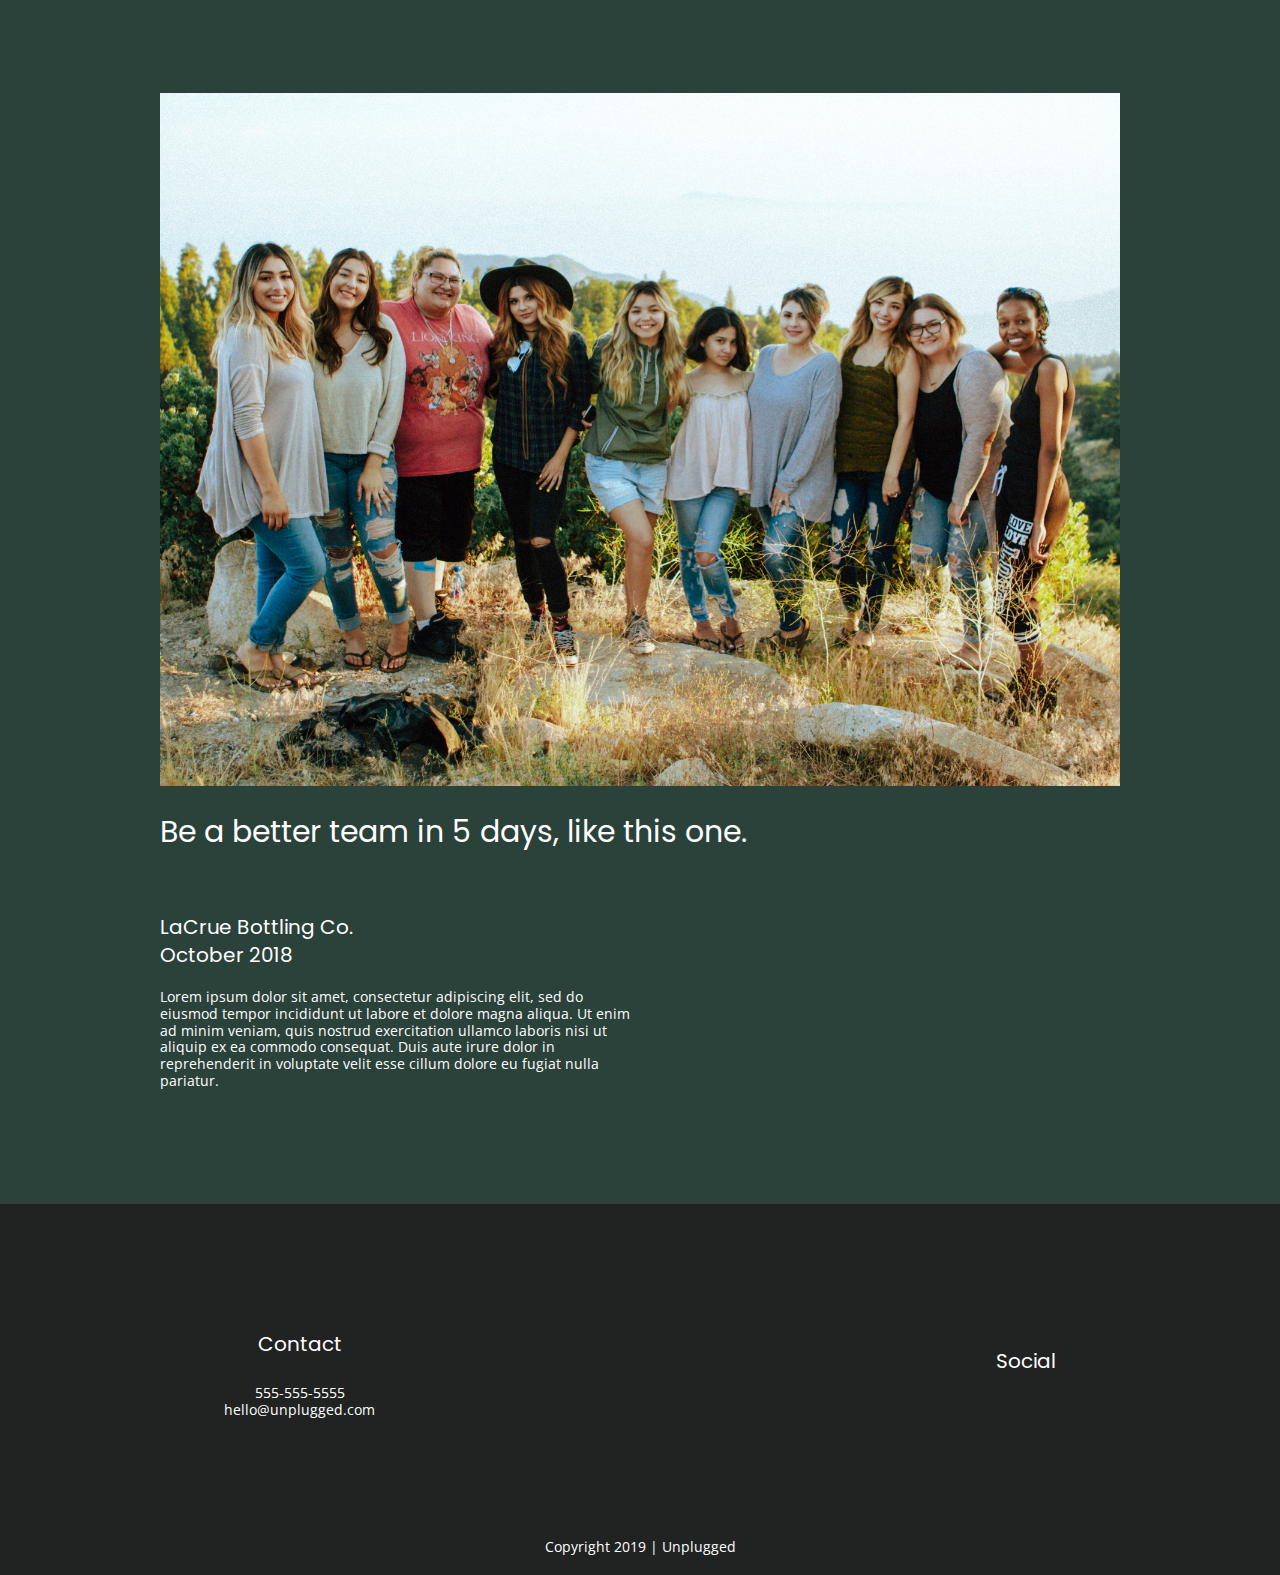
==== commit 6c09eeef: "icons" ====
--- a/index.html
+++ b/index.html
@@ -11,6 +11,10 @@
   <!-- Google Fonts Links -->
   <link href="https://fonts.googleapis.com/css?family=Open+Sans:400,700" rel="stylesheet">
   <link href="https://fonts.googleapis.com/css?family=Poppins:500,700" rel="stylesheet">
+
+  <!-- Fontawesome Kit -->
+  <!-- FontAwesome CDN version 5.5 -->
+  <link rel="stylesheet" href="https://use.fontawesome.com/releases/v5.5.0/css/all.css" integrity="sha384-B4dIYHKNBt8Bc12p+WXckhzcICo0wtJAoU8YZTY5qE0Id1GSseTk6S+L3BlXeVIU" crossorigin="anonymous">
 
   <link rel="manifest" href="site.webmanifest">
   <link rel="apple-touch-icon" href="icon.png">
@@ -73,6 +77,7 @@
         <div class="features-items">
           <article>
             <p class="fontawesome-icon">
+              <i class="fas fa-campground"></i>
             </p>
             <p class="features-item-description">
               Located in a peaceful bungalow outside of Lake Geneva, Wisconsin.
@@ -80,6 +85,7 @@
           </article>
           <article>
             <p class="fontawesome-icon">
+              <i class="fas fa-bed"></i>
             </p>
             <p class="features-item-description">
               12 private rooms with ensuite bathrooms, 2 group meeting rooms, and 4 breakout rooms.
@@ -87,6 +93,7 @@
           </article>
           <article>
             <p class="fontawesome-icon">
+              <i class="fas fa-utensils"></i>
             </p>
             <p class="features-item-description">
               Private chef team providing on demand meals - just like your team kitchen.
@@ -94,6 +101,7 @@
           </article>
           <article>
             <p class="fontawesome-icon">
+              <i class="fas fa-shoe-prints"></i>
             </p>
             <p class="features-item-description">
               5 outdoor obstacle courses, including private beach ½ mile from bungalow.
@@ -101,6 +109,7 @@
           </article>
           <article>
             <p class="fontawesome-icon">
+              <i class="fas fa-smile"></i>
             </p>
             <p class="features-item-description">
               Retreat facilitator to manage your day to day activities so you all get a chance to reset.
@@ -108,6 +117,7 @@
           </article>
           <article>
             <p class="fontawesome-icon">
+              <i class="fas fa-wifi"></i>
             </p>
             <p class="features-item-description">
               Dedicated computer room for times that you must wifi.
@@ -119,13 +129,13 @@
 
     <section class="reviews">
       <div class="content-wrapper">
+        <figure>
+          <a href="">
+             <img src="img\omar-lopez-296944-unsplash.jpg" alt="Unplugged Group Photo">
+           </a>
+        </figure>
         <h2>Be a better team in 5 days, like this one.</h2>
         <article>
-          <figure>
-            <a href="">
-               <img src="img\omar-lopez-296944-unsplash.jpg" alt="Unplugged Group Photo">
-             </a>
-          </figure>
           <div>
             <h3>LaCrue Bottling Co. October 2018</h3>
             <p>
--- a/css/main.css
+++ b/css/main.css
@@ -96,23 +96,23 @@
 /* ==========================================================================
    Author's custom styles
    ========================================================================== */
-
 /* General Styles */
 
 html {
-	font-size: 16px;
+     font-size: 16px;
 }
 
 body {
-  font-size: 1em;
-  font-family: 'Open Sans', sans-serif;
-  color: #e2e3ed;
-  text-align: left;
+    font-family: 'Open Sans', sans-serif;
+    font-size: 1em;
+    text-align: left;
+    background: #202322;
+    color: #fff;
 }
 
 ul,
 ol {
-  list-style-type: none;
+  list-style: none;
 }
 
 a {
@@ -120,35 +120,38 @@
   text-decoration: none;
 }
 
+h1 {
+  font-weight: normal;
+}
+
 h2 {
-  font-family: 'Poppins', sans-serif;
-  font-weight: 500;
+  font-family : 'Poppins', sans-serif;
   font-size: 1.875em;
+  font-weight: normal;
 }
 
 h3,
 h4 {
-  font-family: 'Poppins', sans-serif;
-  font-weight: 500;
-  font-size: 1.125em;
-  margin: 20px 0;
+  font-family : 'Poppins', sans-serif;
+  font-size: 1.25em;
+  font-weight: normal;
 }
 
 p {
   font-size: .875em;
-  line-height: 1.285;
+  line-height: 1.2em;
 }
 
 img {
- width: 100%;
+  width: 100%;
 }
 
 figure {
- margin: 0;
+  margin: 0;
 }
 
 address {
- font-style: normal;
+  font-style: normal;
 }
 
 .content-wrapper {
@@ -160,7 +163,6 @@
 
 header,
 footer {
-  background-color: #202322;
   display: flex;
   justify-content: center;
   align-items: center;
@@ -172,52 +174,46 @@
 }
 
 header .content-wrapper {
+  display: flex;
+  justify-content: center;
+  align-items: center;
+  flex-flow: row wrap;
   margin: 0;
-  display: flex;
-  justify-content: center;
-  align-items: center;
-  flex-flow: row wrap;
 }
 
 header figure {
+    width: 60%;
+    display: flex;
+    justify-content: center;
+    align-items: center;
+    flex-flow: row wrap;
+}
+
+.header-divider {
+  width: 100%;
+  height: 1px;
+  margin: 10px 0 20px 0;
+}
+
+header nav {
+  display: flex;
+  justify-content: space-around;
+  align-items: center;
+  flex-flow: row wrap;
   width: 60%;
-  display: flex;
-  justify-content: center;
-  align-items: center;
-  flex-flow: row wrap;
-}
-
-.header-divider {
-  background: #3a3a3a;
-  height: 1px;
+  font-family : 'Poppins', sans-serif;
+  text-transform: uppercase;
+}
+
+header nav ul {
+  display: flex;
+  justify-content: space-around;
   width: 100%;
-  margin: 10px 0 20px 0;
-}
-
-header nav {
-  width: 60%;
-  font-size: 1.125em;
-  font-weight: 700;
-  text-transform: uppercase;
-  display: flex;
-  justify-content: space-around;
-  align-items: center;
-  flex-flow: row wrap;
-}
-
-header nav ul {
-  width: 100%;
-  display: flex;
-  justify-content: space-around;
-}
-
-header nav ul li {
-  font-size: 1.125em;
 }
 
 footer {
+  flex-direction: column;
   text-align: center;
-  flex-direction: column;
 }
 
 footer p {
@@ -247,38 +243,32 @@
 
 footer .copyright {
   margin: 20px 0;
-}
-
-
-/* -------------------- Mobile Styles - Homepage -------------------- */
+  text-align: center;
+}
+
+/* -------------- Mobile Styles ----------- */
 
 /* Hero Area */
 
 .hero-area {
-  background: url('../img/jake-melara-30679-unsplash.jpg');
+  display: flex;
+  justify-content: center;
+  flex-flow: row wrap;
+  background: url('../img/jake-melara-30679-unsplash.jpg') center no-repeat #1A2C2A;
   background-size: cover;
-  background-position: center;
-  min-height: 500px;
-  display: flex;
-  justify-content: center;
-  flex-flow: row wrap;
-}
-
-.hero-area h1 {
-  font-size: 2.25em;
 }
 
 /* Aside */
 
 aside {
-  background-color: #527158;
-  display: flex;
-  justify-content: center;
-  align-items: center;
-  flex-flow: row wrap;
-}
-
-aside .form{
+  display: flex;
+  justify-content: center;
+  align-items: center;
+  flex-flow: row wrap;
+  background: #527158;
+}
+
+aside .form {
   margin-top: 30px;
 }
 
@@ -306,12 +296,11 @@
 /* Features */
 
 .features {
-  background: url("../img/rawpixel-800820-unsplash1.jpg");
+  display: flex;
+  justify-content: center;
+  flex-flow: row wrap;
+  background: url('../img/rawpixel-800820-unsplash1.jpg') center no-repeat #1A2C2A;
   background-size: cover;
-  background-position: center;
-  display: flex;
-  justify-content: center;
-  flex-flow: row wrap;
 }
 
 .features h2 {
@@ -323,30 +312,34 @@
   margin: 30px 0;
 }
 
+.features i {
+  font-size: 3.75em;
+  margin-bottom: 40px;
+}
+
 .features .features-items {
   display: flex;
   justify-content: center;
   align-items: center;
   flex-flow: row wrap;
+  text-align: center;
 }
 
 .features p {
-  text-align: center;
   margin: 0;
 }
 
 /* Reviews */
 
 .reviews {
-  background-color: #2a423a;
-  display: flex;
-  justify-content: center;
-  flex-flow: row wrap;
+  display: flex;
+  justify-content: center;
+  flex-flow: row wrap;
+  background: #2A423A;
 }
 
 .reviews h2 {
   margin-bottom: 40px;
-  line-height: 1;
 }
 
 .reviews h3 {
@@ -359,23 +352,39 @@
    ========================================================================== */
 
 .mission {
-  background-color: #527158;
-  display: flex;
-  justify-content: center;
-  align-items: center;
-  flex-flow: row wrap;
+  display: flex;
+  justify-content: center;
+  align-items: center;
+  flex-flow: row wrap;
+  background: #527158;
 }
 
 .contact-section {
-  background-color: #2a423a;
-  display: flex;
-  justify-content: center;
-  align-items: center;
-  flex-flow: row wrap;
+  display: flex;
+  justify-content: center;
+  align-items: center;
+  flex-flow: row wrap;
+  background: #2A423A;
 }
 
 .contact-content p {
   margin: 0;
+}
+
+.map figure {
+  width: 100%;
+  height: 0;
+  padding-bottom: 80%;
+  overflow: hidden;
+  position: relative;
+}
+
+.map iframe {
+  position: absolute;
+  top: 0;
+  left: 0;
+  width: 100%;
+  height: 100%;
 }
 
 /* ==========================================================================
@@ -383,11 +392,11 @@
    ========================================================================== */
 
 .faq {
-  background-color: #527158;
-  display: flex;
-  justify-content: center;
-  align-items: center;
-  flex-flow: row wrap;
+  display: flex;
+  justify-content: center;
+  align-items: center;
+  flex-flow: row wrap;
+  background: #527158;
 }
 
 .faq .content-wrapper {
@@ -400,16 +409,10 @@
 
 .faq h2 {
   margin-bottom: 40px;
-  line-height: 1;
 }
 
 .faq-content {
   margin-bottom: 50px;
-}
-
-.faq-content h4 {
-  line-height: 1.333;
-  font-weight: 700;
 }
 
 /* ==========================================================================
@@ -501,280 +504,215 @@
    Modify as content requires.
    ========================================================================== */
 
-@media only screen and (min-width:768px) {
-  /*Tablet styles here*/
-
-  /* General styles */
-  .content-wrapper {
-    max-width: 640px;
-    margin: 100px 0;
-  }
-
-  h2 {
-    font-size: 2.25em;
-    line-height: 1.333;
-  }
-
-  h3 {
-      font-size: 1.5em;
-      line-height: 1.25;
-  }
-
-  /* Header */
-  header {
-    justify-content: space-around;
-  }
-
-  header .content-wrapper {
-    width: 100%;
-    justify-content: space-between;
-  }
-
-  header figure {
-    width: 30%;
-  }
-
-  header nav {
-    width: 30%;
-  }
-
-  header nav ul {
-    justify-content: space-between;
-  }
-
-  .header-divider {
-    display: none;
-  }
-  /* Hero Area */
-
-  .hero-area h1 {
-    font-size: 3em;
-    line-height: 1;
-    margin: 0;
-}
-
-  /* Aside */
-  aside .content-wrapper {
-    margin: 50px 0;
-    display: flex;
-    justify-content: space-between;
-    flex-flow: row wrap;
-  }
-
-  aside .content-wrapper .form-description,
-  aside .content-wrapper .form {
-    width: 35%;
-    margin: 0;
-  }
-
-  /* Features */
-
-  .features h2 {
-    margin: 0 20px 20px 0;
-  }
-
-  .features article {
-    display: flex;
-    justify-content: center;
-    align-items: center;
-    flex-flow: column wrap;
-    flex-basis: 50%;
-  }
-
-  .features .features-item-description {
-    width: 50%;
-  }
-
-  /* Reviews */
-  .reviews article {
-    display: flex;
-    justify-content: space-between;
-  }
-
-  .reviews h2 {
-    width: 90%;
-  }
-
-  .reviews article figure,
-  .reviews article div {
-    width: 49%;
-  }
-
-  .reviews h3 {
-    width: 75%;
-    margin: 0;
-  }
-  /* Footer */
-  footer .content-wrapper {
-    width: 65%;
-    margin: 100px 0;
-  }
-
-  footer .footer-content {
-    display: flex;
-    justify-content: space-between;
-    align-items: center;
-    flex-direction: row;
-  }
-
-  footer .contact {
-    margin-bottom: 0;
-  }
-
-  footer h4 {
-    font-size: 1.5em;
-    margin-bottom: 40px;
-  }
-
-  footer p {
-      line-height: 1.285;
-  }
-
-  footer .copyright {
-    width: 100%;
-  }
-
-  /* ==========================================================================
-   About Page
-   ========================================================================== */
-
-  .mission-content {
-    display: flex;
-    justify-content: space-between;
-    align-items: center;
-  }
-
-  .mission-content p {
-    width: 40%;
-  }
-
-  .contact-section .content-wrapper h2 {
-    width: 80%;
-  }
-
-  .contact-content {
-    display: flex;
-    justify-content: space-between;
+   @media only screen and (min-width:768px) {
+/*Tablet styles*/
+
+/* General styles */
+    .content-wrapper {
+      max-width: 640px;
+      margin: 100px 0;
+    }
+
+/* Header */
+    header {
+      justify-content: space-around;
+    }
+
+    header .content-wrapper {
+      width: 100%;
+      justify-content: space-between;
+    }
+
+    header figure {
+      width: 30%;
+    }
+
+    header nav {
+      width: 25%;
+    }
+
+    header nav ul {
+      justify-content: space-between;
+    }
+
+    .header-divider {
+      display: none;
+    }
+
+/* Hero Area */
+.hero-area {
+  align-items: flex-start;
+}
+
+.hero-area h1 {
+  width: 70%;
+}
+
     align-items: flex-start;
-  }
-
-  .contact-content h4 {
-    font-size: 1.5em;
-  }
-
-  /* ==========================================================================
-   FAQ Page
-   ========================================================================== */
-
-  .faq .content-wrapper {
-    justify-content: space-between;
-  }
-
-  .faq-content {
-    flex-basis: 40%;
-  }
-
-  .faq h2 {
-    width: 100%;
-  }
-
-  .faq h4,
-  .faq p {
-      font-size: .875em;
-      line-height: 1.125;
-  }
-}
-
-@media only screen and (min-width:1200px) {
-  /*Desktop styles here*/
-
-  .content-wrapper {
-    max-width: 960px;
-  }
-
-  h2 {
-    font-size: 2.25em;
-  }
-
-  h3,
-  h4 {
-      font-size: 1.875em;
-  }
-
-  p {
-      font-size: 1.125em;
-      line-height: 1.333;
-  }
-  /* Hero */
-  .hero-area h1 {
-    font-size: 3.75em;
-    width: 60%;
-}
-
-  /* Aside */
-  aside .content-wrapper {
-    justify-content: space-around;
-  }
-
-  aside .content-wrapper .form-description,
-  aside .content-wrapper .form {
-    width: 30%;
-  }
-
-  .form-description p {
-    font-size: 1.125em;
-  }
-
-  /* Features */
-
-  .features h2 {
-    width: 70%;
-  }
-
-  .features article {
-    flex-basis: 33%;
-  }
-
-  /* Reviews */
-  .reviews article div {
-    width: 42%;
-  }
-
-  /* ==========================================================================
-  About Page
-  ========================================================================== */
-
-  .mission h2,
-  .contact-section .content-wrapper h2 {
+
+/* Aside */
+    aside .content-wrapper {
+      margin: 50px 0;
+      display: flex;
+      justify-content: space-between;
+      flex-flow: row wrap;
+    }
+
+    aside .content-wrapper .form-description,
+    aside .content-wrapper .form {
+      width: 35%;
+      margin: 0;
+    }
+
+/* Features */
+    .features article {
+      display: flex;
+      justify-content: center;
+      align-items: center;
+      flex-flow: column wrap;
+      flex-basis: 50%;
+    }
+
+    .features .features-item-description {
+      width: 50%;
+    }
+
+/* Reviews */
+    .reviews article {
+      display: flex;
+      justify-content: space-between;
+    }
+
+    .reviews article div {
+      width: 49%;
+    }
+
+/* Footer */
+    footer .content-wrapper {
+      width: 65%;
+      margin: 100px 0;
+    }
+
+    .footer-content {
+      display: flex;
+      justify-content: space-between;
+      align-items: center;
+    }
+
+    footer .contact {
+      margin-bottom: 0;
+    }
+
+    footer .copyright {
       width: 100%;
-      font-size: 3em;
-  }
-
-  .contact-section .content-wrapper h2 {
-    margin-bottom: 40px;
-  }
-
-  .contact-content h4 {
-    font-size: 1.875em;
-  }
-
-  /* ==========================================================================
-  FAQ Page
-  ========================================================================== */
-  .faq h2 {
-    width: 100%;
-    font-size: 3em;
-  }
-
-  .faq-content {
-    flex-basis: 35%;
-  }
-
-  .faq h4,
-  .faq p {
-      font-size: 1.125em;
-      line-height: 1;
-  }
+    }
+
+/* About Page */
+
+    .mission-content {
+      display: flex;
+      justify-content: space-between;
+      align-items: center;
+    }
+
+    .mission-content p {
+      width: 40%;
+    }
+
+    .contact-section .content-wrapper h2 {
+      width: 80%;
+    }
+
+    .contact-content {
+      display: flex;
+      justify-content: space-between;
+      align-items: flex-start;
+    }
+
+    .map figure {
+      padding-bottom: 90%;
+    }
+
+/*     FAQ Page      */
+
+    .faq .content-wrapper {
+      justify-content: space-between;
+    }
+
+    .faq-content {
+      flex-basis: 40%;
+    }
+
+    .faq h2 {
+      width: 100%;
+    }
+  }
+
+  @media only screen and (min-width:1200px) {
+/* Desktop Styles */
+    .content-wrapper {
+         max-width: 960px;
+    }
+
+     /* Hero */
+    .hero-area h1 {
+        width: 60%;
+    }
+
+    /* Aside */
+    aside .content-wrapper {
+        justify-content: row nowrap;
+    }
+
+    aside .content-wrapper .form-description,
+    aside .content-wrapper .form {
+        width: 25%;
+    }
+
+    /* Features */
+    .features h2 {
+        width: 70%;
+    }
+
+    .features article {
+        flex-basis: 30%;
+    }
+
+    /* Reviews */
+
+    .reviews article div {
+        width: 50%;
+    }
+
+/* About Page */
+    .mission h2,
+    .contact-section .content-wrapper h2 {
+        width: 72%;
+    }
+
+    .contact-section .content-wrapper h2 {
+        margin-bottom: 3%;
+    }
+
+    .map figure {
+      padding-bottom: 65%;
+    }
+
+/* FAQ Page */
+    .faq h2 {
+        width: 100%;
+    }
+
+    .faq-content {
+        flex-basis: 50%;
+    }
+  }
+
+@media print,
+(-webkit-min-device-pixel-ratio: 1.25),
+(min-resolution: 1.25dppx),
+(min-resolution: 120dpi) {
+  /* Style adjustments for high resolution devices */
 }
 
 /* ==========================================================================
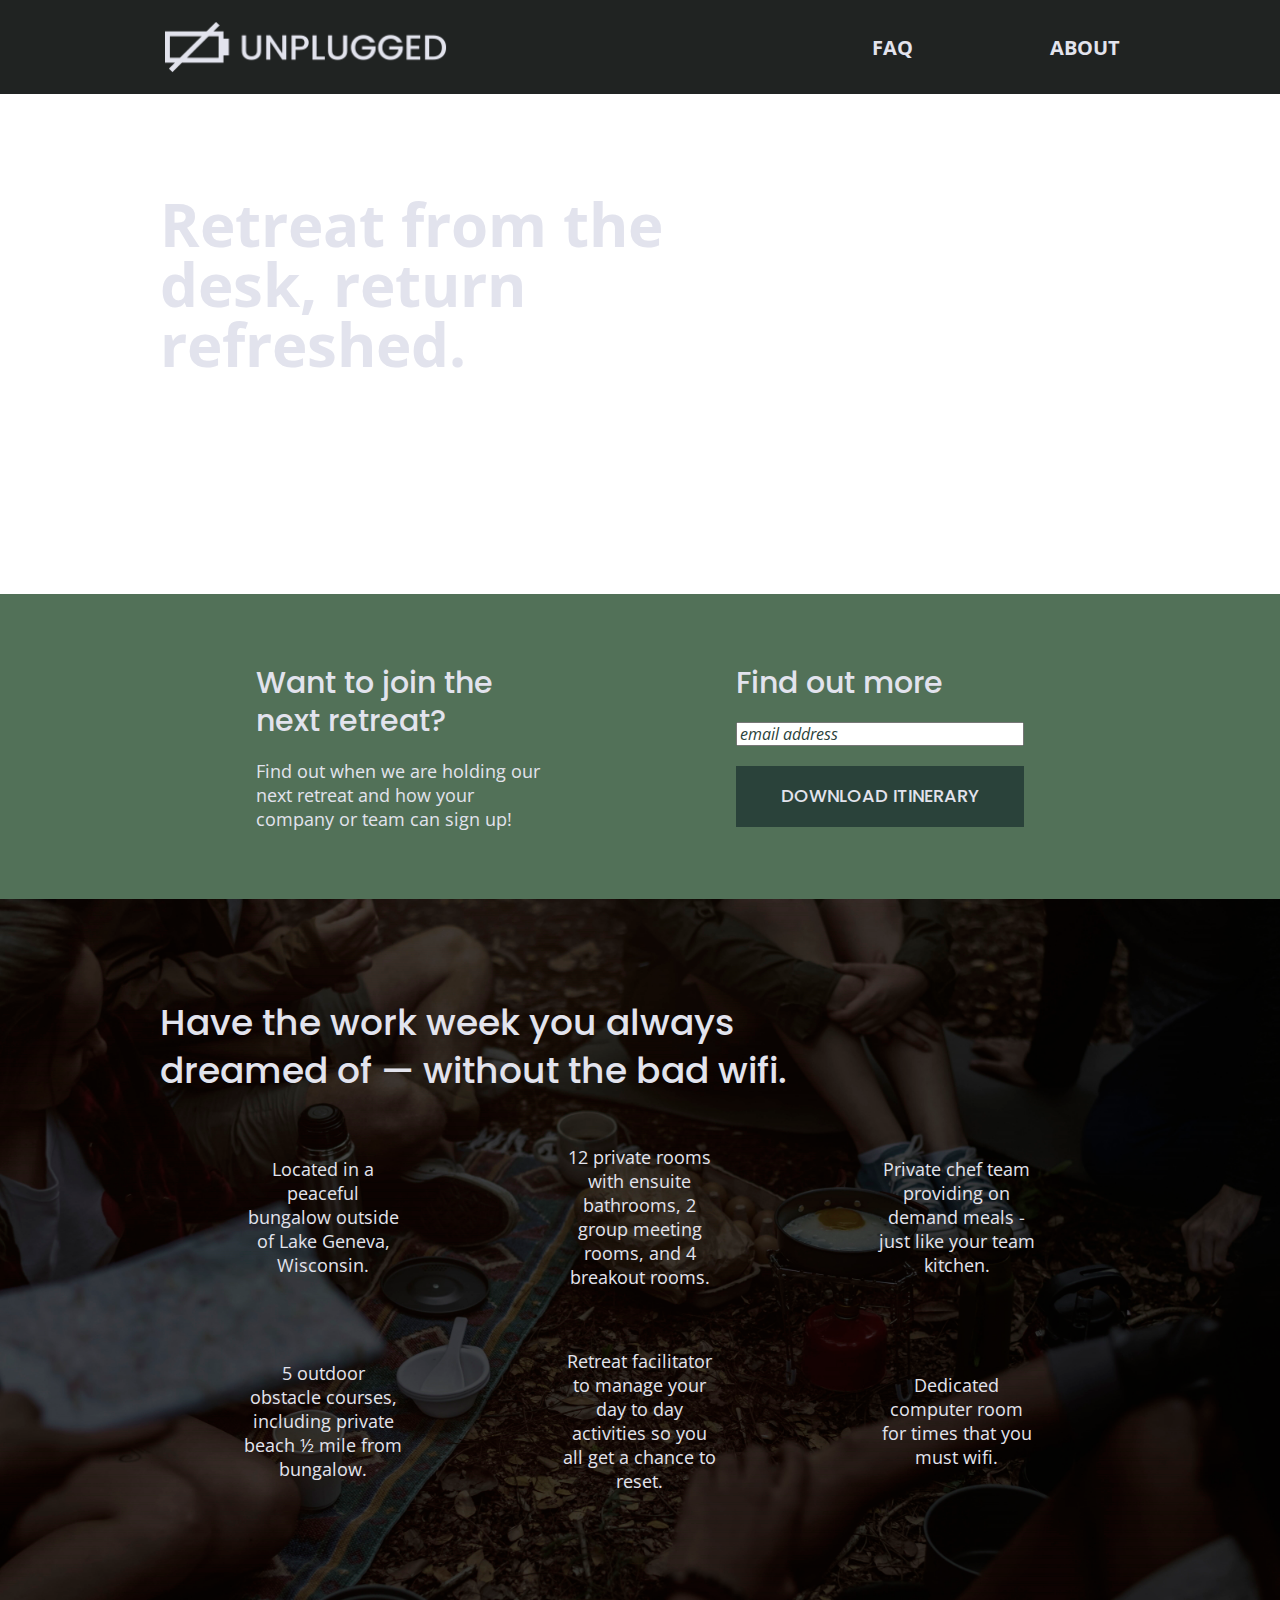
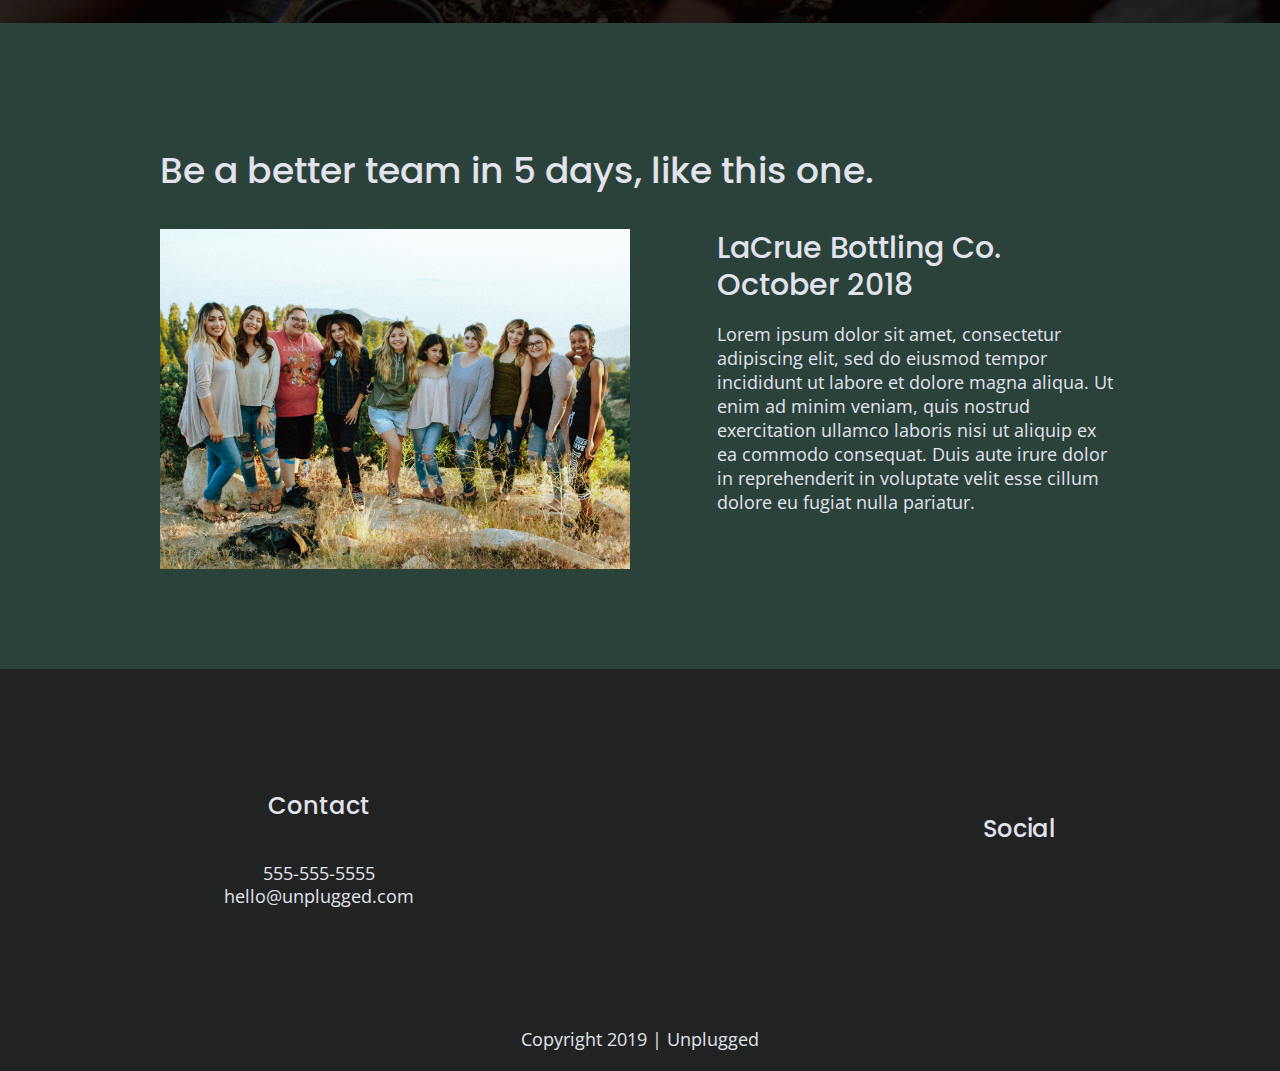
==== commit 4e24270b: "Merge branch 'master' into corrected" ====
--- a/index.html
+++ b/index.html
@@ -129,13 +129,13 @@
 
     <section class="reviews">
       <div class="content-wrapper">
-        <figure>
-          <a href="">
-             <img src="img\omar-lopez-296944-unsplash.jpg" alt="Unplugged Group Photo">
-           </a>
-        </figure>
         <h2>Be a better team in 5 days, like this one.</h2>
         <article>
+          <figure>
+            <a href="">
+               <img src="img\omar-lopez-296944-unsplash.jpg" alt="Unplugged Group Photo">
+             </a>
+          </figure>
           <div>
             <h3>LaCrue Bottling Co. October 2018</h3>
             <p>
--- a/css/main.css
+++ b/css/main.css
@@ -96,23 +96,23 @@
 /* ==========================================================================
    Author's custom styles
    ========================================================================== */
+
 /* General Styles */
 
 html {
-     font-size: 16px;
+	font-size: 16px;
 }
 
 body {
-    font-family: 'Open Sans', sans-serif;
-    font-size: 1em;
-    text-align: left;
-    background: #202322;
-    color: #fff;
+  font-size: 1em;
+  font-family: 'Open Sans', sans-serif;
+  color: #e2e3ed;
+  text-align: left;
 }
 
 ul,
 ol {
-  list-style: none;
+  list-style-type: none;
 }
 
 a {
@@ -120,38 +120,35 @@
   text-decoration: none;
 }
 
-h1 {
-  font-weight: normal;
-}
-
 h2 {
-  font-family : 'Poppins', sans-serif;
+  font-family: 'Poppins', sans-serif;
+  font-weight: 500;
   font-size: 1.875em;
-  font-weight: normal;
 }
 
 h3,
 h4 {
-  font-family : 'Poppins', sans-serif;
-  font-size: 1.25em;
-  font-weight: normal;
+  font-family: 'Poppins', sans-serif;
+  font-weight: 500;
+  font-size: 1.125em;
+  margin: 20px 0;
 }
 
 p {
   font-size: .875em;
-  line-height: 1.2em;
+  line-height: 1.285;
 }
 
 img {
-  width: 100%;
+ width: 100%;
 }
 
 figure {
-  margin: 0;
+ margin: 0;
 }
 
 address {
-  font-style: normal;
+ font-style: normal;
 }
 
 .content-wrapper {
@@ -163,6 +160,7 @@
 
 header,
 footer {
+  background-color: #202322;
   display: flex;
   justify-content: center;
   align-items: center;
@@ -174,44 +172,51 @@
 }
 
 header .content-wrapper {
-  display: flex;
-  justify-content: center;
-  align-items: center;
-  flex-flow: row wrap;
   margin: 0;
+  display: flex;
+  justify-content: center;
+  align-items: center;
+  flex-flow: row wrap;
 }
 
 header figure {
-    width: 60%;
-    display: flex;
-    justify-content: center;
-    align-items: center;
-    flex-flow: row wrap;
+  width: 60%;
+  display: flex;
+  justify-content: center;
+  align-items: center;
+  flex-flow: row wrap;
 }
 
 .header-divider {
+  background: #3a3a3a;
+  height: 1px;
   width: 100%;
-  height: 1px;
   margin: 10px 0 20px 0;
 }
 
 header nav {
+  width: 60%;
+  font-size: 1.125em;
+  font-weight: 700;
+  text-transform: uppercase;
   display: flex;
   justify-content: space-around;
   align-items: center;
   flex-flow: row wrap;
-  width: 60%;
-  font-family : 'Poppins', sans-serif;
-  text-transform: uppercase;
 }
 
 header nav ul {
+  width: 100%;
   display: flex;
   justify-content: space-around;
-  width: 100%;
+}
+
+header nav ul li {
+  font-size: 1.125em;
 }
 
 footer {
+  text-align: center;
   flex-direction: column;
   text-align: center;
 }
@@ -243,32 +248,38 @@
 
 footer .copyright {
   margin: 20px 0;
-  text-align: center;
-}
-
-/* -------------- Mobile Styles ----------- */
+}
+
+
+/* -------------------- Mobile Styles - Homepage -------------------- */
 
 /* Hero Area */
 
 .hero-area {
-  display: flex;
-  justify-content: center;
-  flex-flow: row wrap;
-  background: url('../img/jake-melara-30679-unsplash.jpg') center no-repeat #1A2C2A;
+  background: url('../img/jake-melara-30679-unsplash.jpg');
   background-size: cover;
+  background-position: center;
+  min-height: 500px;
+  display: flex;
+  justify-content: center;
+  flex-flow: row wrap;
+}
+
+.hero-area h1 {
+  font-size: 2.25em;
 }
 
 /* Aside */
 
 aside {
-  display: flex;
-  justify-content: center;
-  align-items: center;
-  flex-flow: row wrap;
-  background: #527158;
-}
-
-aside .form {
+  background-color: #527158;
+  display: flex;
+  justify-content: center;
+  align-items: center;
+  flex-flow: row wrap;
+}
+
+aside .form{
   margin-top: 30px;
 }
 
@@ -296,11 +307,12 @@
 /* Features */
 
 .features {
-  display: flex;
-  justify-content: center;
-  flex-flow: row wrap;
-  background: url('../img/rawpixel-800820-unsplash1.jpg') center no-repeat #1A2C2A;
+  background: url("../img/rawpixel-800820-unsplash1.jpg");
   background-size: cover;
+  background-position: center;
+  display: flex;
+  justify-content: center;
+  flex-flow: row wrap;
 }
 
 .features h2 {
@@ -322,24 +334,25 @@
   justify-content: center;
   align-items: center;
   flex-flow: row wrap;
+}
+
+.features p {
   text-align: center;
-}
-
-.features p {
   margin: 0;
 }
 
 /* Reviews */
 
 .reviews {
-  display: flex;
-  justify-content: center;
-  flex-flow: row wrap;
-  background: #2A423A;
+  background-color: #2a423a;
+  display: flex;
+  justify-content: center;
+  flex-flow: row wrap;
 }
 
 .reviews h2 {
   margin-bottom: 40px;
+  line-height: 1;
 }
 
 .reviews h3 {
@@ -352,19 +365,19 @@
    ========================================================================== */
 
 .mission {
-  display: flex;
-  justify-content: center;
-  align-items: center;
-  flex-flow: row wrap;
-  background: #527158;
+  background-color: #527158;
+  display: flex;
+  justify-content: center;
+  align-items: center;
+  flex-flow: row wrap;
 }
 
 .contact-section {
-  display: flex;
-  justify-content: center;
-  align-items: center;
-  flex-flow: row wrap;
-  background: #2A423A;
+  background-color: #2a423a;
+  display: flex;
+  justify-content: center;
+  align-items: center;
+  flex-flow: row wrap;
 }
 
 .contact-content p {
@@ -392,11 +405,11 @@
    ========================================================================== */
 
 .faq {
-  display: flex;
-  justify-content: center;
-  align-items: center;
-  flex-flow: row wrap;
-  background: #527158;
+  background-color: #527158;
+  display: flex;
+  justify-content: center;
+  align-items: center;
+  flex-flow: row wrap;
 }
 
 .faq .content-wrapper {
@@ -409,10 +422,16 @@
 
 .faq h2 {
   margin-bottom: 40px;
+  line-height: 1;
 }
 
 .faq-content {
   margin-bottom: 50px;
+}
+
+.faq-content h4 {
+  line-height: 1.333;
+  font-weight: 700;
 }
 
 /* ==========================================================================
@@ -504,215 +523,281 @@
    Modify as content requires.
    ========================================================================== */
 
-   @media only screen and (min-width:768px) {
-/*Tablet styles*/
-
-/* General styles */
-    .content-wrapper {
-      max-width: 640px;
-      margin: 100px 0;
-    }
-
-/* Header */
-    header {
-      justify-content: space-around;
-    }
-
-    header .content-wrapper {
+@media only screen and (min-width:768px) {
+  /*Tablet styles here*/
+
+  /* General styles */
+  .content-wrapper {
+    max-width: 640px;
+    margin: 100px 0;
+  }
+
+  h2 {
+    font-size: 2.25em;
+    line-height: 1.333;
+  }
+
+  h3 {
+      font-size: 1.5em;
+      line-height: 1.25;
+  }
+
+  /* Header */
+  header {
+    justify-content: space-around;
+  }
+
+  header .content-wrapper {
+    width: 100%;
+    justify-content: space-between;
+  }
+
+  header figure {
+    width: 30%;
+  }
+
+  header nav {
+    width: 30%;
+  }
+
+  header nav ul {
+    justify-content: space-between;
+  }
+
+  .header-divider {
+    display: none;
+  }
+  /* Hero Area */
+
+  .hero-area h1 {
+    font-size: 3em;
+    line-height: 1;
+    margin: 0;
+}
+
+  /* Aside */
+  aside .content-wrapper {
+    margin: 50px 0;
+    display: flex;
+    justify-content: space-between;
+    flex-flow: row wrap;
+  }
+
+  aside .content-wrapper .form-description,
+  aside .content-wrapper .form {
+    width: 35%;
+    margin: 0;
+  }
+
+  /* Features */
+
+  .features h2 {
+    margin: 0 20px 20px 0;
+  }
+
+  .features article {
+    display: flex;
+    justify-content: center;
+    align-items: center;
+    flex-flow: column wrap;
+    flex-basis: 50%;
+  }
+
+  .features .features-item-description {
+    width: 50%;
+  }
+
+  /* Reviews */
+  .reviews article {
+    display: flex;
+    justify-content: space-between;
+  }
+
+  .reviews h2 {
+    width: 90%;
+  }
+
+  .reviews article figure,
+  .reviews article div {
+    width: 49%;
+  }
+
+  .reviews h3 {
+    width: 75%;
+    margin: 0;
+  }
+  /* Footer */
+  footer .content-wrapper {
+    width: 65%;
+    margin: 100px 0;
+  }
+
+
+  footer .footer-content {
+    display: flex;
+    justify-content: space-between;
+    align-items: center;
+    flex-direction: row;
+  }
+
+  footer .contact {
+    margin-bottom: 0;
+  }
+
+  footer h4 {
+    font-size: 1.5em;
+    margin-bottom: 40px;
+  }
+
+  footer p {
+      line-height: 1.285;
+  }
+
+  footer .copyright {
+    width: 100%;
+  }
+
+  /* ==========================================================================
+   About Page
+   ========================================================================== */
+
+  .mission-content {
+    display: flex;
+    justify-content: space-between;
+    align-items: center;
+  }
+
+  .mission-content p {
+    width: 40%;
+  }
+
+  .contact-section .content-wrapper h2 {
+    width: 80%;
+  }
+
+  .contact-content {
+    display: flex;
+    justify-content: space-between;
+    align-items: flex-start;
+  }
+
+  .contact-content h4 {
+    font-size: 1.5em;
+  }
+
+  /* ==========================================================================
+   FAQ Page
+   ========================================================================== */
+
+  .faq .content-wrapper {
+    justify-content: space-between;
+  }
+
+  .faq-content {
+    flex-basis: 40%;
+  }
+
+  .faq h2 {
+    width: 100%;
+  }
+
+  .faq h4,
+  .faq p {
+      font-size: .875em;
+      line-height: 1.125;
+  }
+}
+
+@media only screen and (min-width:1200px) {
+  /*Desktop styles here*/
+
+  .content-wrapper {
+    max-width: 960px;
+  }
+
+  h2 {
+    font-size: 2.25em;
+  }
+
+  h3,
+  h4 {
+      font-size: 1.875em;
+  }
+
+  p {
+      font-size: 1.125em;
+      line-height: 1.333;
+  }
+  /* Hero */
+  .hero-area h1 {
+    font-size: 3.75em;
+    width: 60%;
+}
+
+  /* Aside */
+  aside .content-wrapper {
+    justify-content: space-around;
+  }
+
+  aside .content-wrapper .form-description,
+  aside .content-wrapper .form {
+    width: 30%;
+  }
+
+  .form-description p {
+    font-size: 1.125em;
+  }
+
+  /* Features */
+
+  .features h2 {
+    width: 70%;
+  }
+
+  .features article {
+    flex-basis: 33%;
+  }
+
+  /* Reviews */
+  .reviews article div {
+    width: 42%;
+  }
+
+  /* ==========================================================================
+  About Page
+  ========================================================================== */
+
+  .mission h2,
+  .contact-section .content-wrapper h2 {
       width: 100%;
-      justify-content: space-between;
-    }
-
-    header figure {
-      width: 30%;
-    }
-
-    header nav {
-      width: 25%;
-    }
-
-    header nav ul {
-      justify-content: space-between;
-    }
-
-    .header-divider {
-      display: none;
-    }
-
-/* Hero Area */
-.hero-area {
-  align-items: flex-start;
-}
-
-.hero-area h1 {
-  width: 70%;
-}
-
-    align-items: flex-start;
-
-/* Aside */
-    aside .content-wrapper {
-      margin: 50px 0;
-      display: flex;
-      justify-content: space-between;
-      flex-flow: row wrap;
-    }
-
-    aside .content-wrapper .form-description,
-    aside .content-wrapper .form {
-      width: 35%;
-      margin: 0;
-    }
-
-/* Features */
-    .features article {
-      display: flex;
-      justify-content: center;
-      align-items: center;
-      flex-flow: column wrap;
-      flex-basis: 50%;
-    }
-
-    .features .features-item-description {
-      width: 50%;
-    }
-
-/* Reviews */
-    .reviews article {
-      display: flex;
-      justify-content: space-between;
-    }
-
-    .reviews article div {
-      width: 49%;
-    }
-
-/* Footer */
-    footer .content-wrapper {
-      width: 65%;
-      margin: 100px 0;
-    }
-
-    .footer-content {
-      display: flex;
-      justify-content: space-between;
-      align-items: center;
-    }
-
-    footer .contact {
-      margin-bottom: 0;
-    }
-
-    footer .copyright {
-      width: 100%;
-    }
-
-/* About Page */
-
-    .mission-content {
-      display: flex;
-      justify-content: space-between;
-      align-items: center;
-    }
-
-    .mission-content p {
-      width: 40%;
-    }
-
-    .contact-section .content-wrapper h2 {
-      width: 80%;
-    }
-
-    .contact-content {
-      display: flex;
-      justify-content: space-between;
-      align-items: flex-start;
-    }
-
-    .map figure {
-      padding-bottom: 90%;
-    }
-
-/*     FAQ Page      */
-
-    .faq .content-wrapper {
-      justify-content: space-between;
-    }
-
-    .faq-content {
-      flex-basis: 40%;
-    }
-
-    .faq h2 {
-      width: 100%;
-    }
-  }
-
-  @media only screen and (min-width:1200px) {
-/* Desktop Styles */
-    .content-wrapper {
-         max-width: 960px;
-    }
-
-     /* Hero */
-    .hero-area h1 {
-        width: 60%;
-    }
-
-    /* Aside */
-    aside .content-wrapper {
-        justify-content: row nowrap;
-    }
-
-    aside .content-wrapper .form-description,
-    aside .content-wrapper .form {
-        width: 25%;
-    }
-
-    /* Features */
-    .features h2 {
-        width: 70%;
-    }
-
-    .features article {
-        flex-basis: 30%;
-    }
-
-    /* Reviews */
-
-    .reviews article div {
-        width: 50%;
-    }
-
-/* About Page */
-    .mission h2,
-    .contact-section .content-wrapper h2 {
-        width: 72%;
-    }
-
-    .contact-section .content-wrapper h2 {
-        margin-bottom: 3%;
-    }
-
-    .map figure {
-      padding-bottom: 65%;
-    }
-
-/* FAQ Page */
-    .faq h2 {
-        width: 100%;
-    }
-
-    .faq-content {
-        flex-basis: 50%;
-    }
-  }
-
-@media print,
-(-webkit-min-device-pixel-ratio: 1.25),
-(min-resolution: 1.25dppx),
-(min-resolution: 120dpi) {
-  /* Style adjustments for high resolution devices */
+      font-size: 3em;
+  }
+
+  .contact-section .content-wrapper h2 {
+    margin-bottom: 40px;
+  }
+
+  .contact-content h4 {
+    font-size: 1.875em;
+  }
+
+  /* ==========================================================================
+  FAQ Page
+  ========================================================================== */
+  .faq h2 {
+    width: 100%;
+    font-size: 3em;
+  }
+
+  .faq-content {
+    flex-basis: 35%;
+  }
+
+  .faq h4,
+  .faq p {
+      font-size: 1.125em;
+      line-height: 1;
+  }
 }
 
 /* ==========================================================================
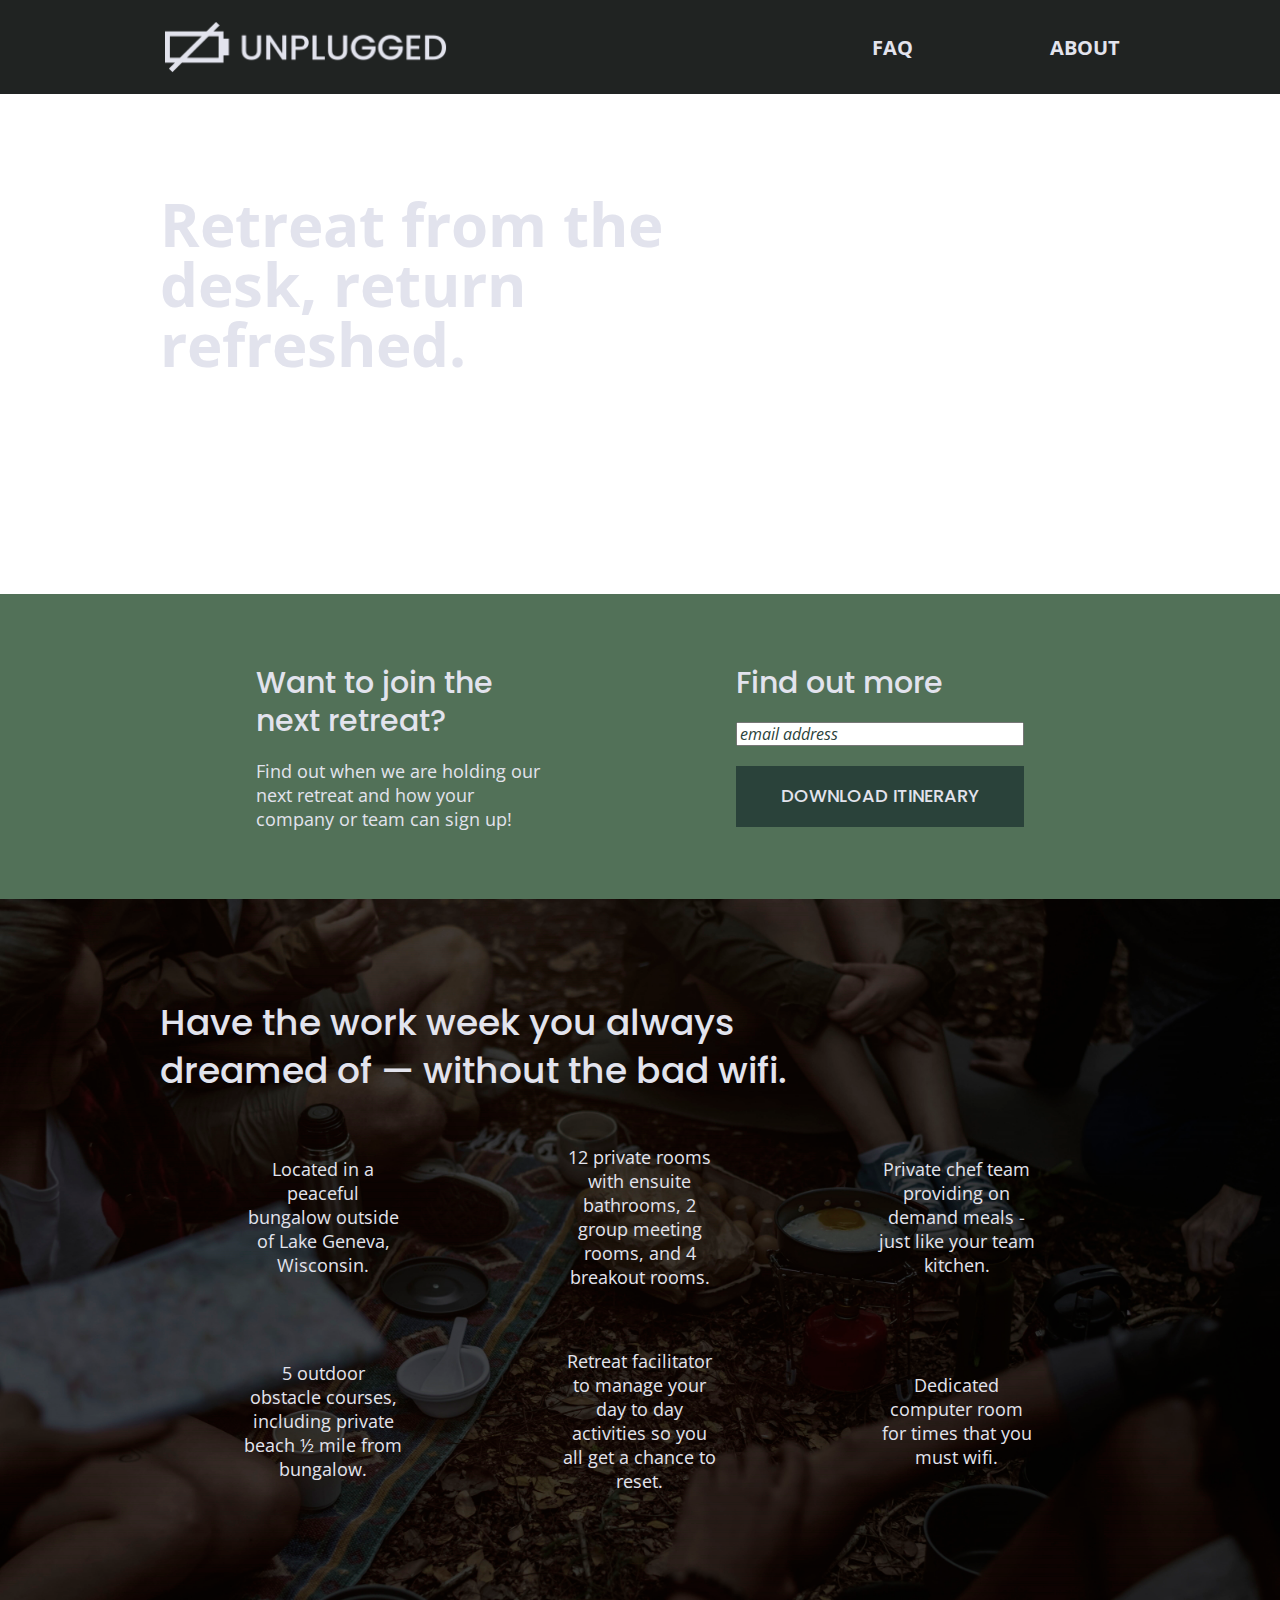
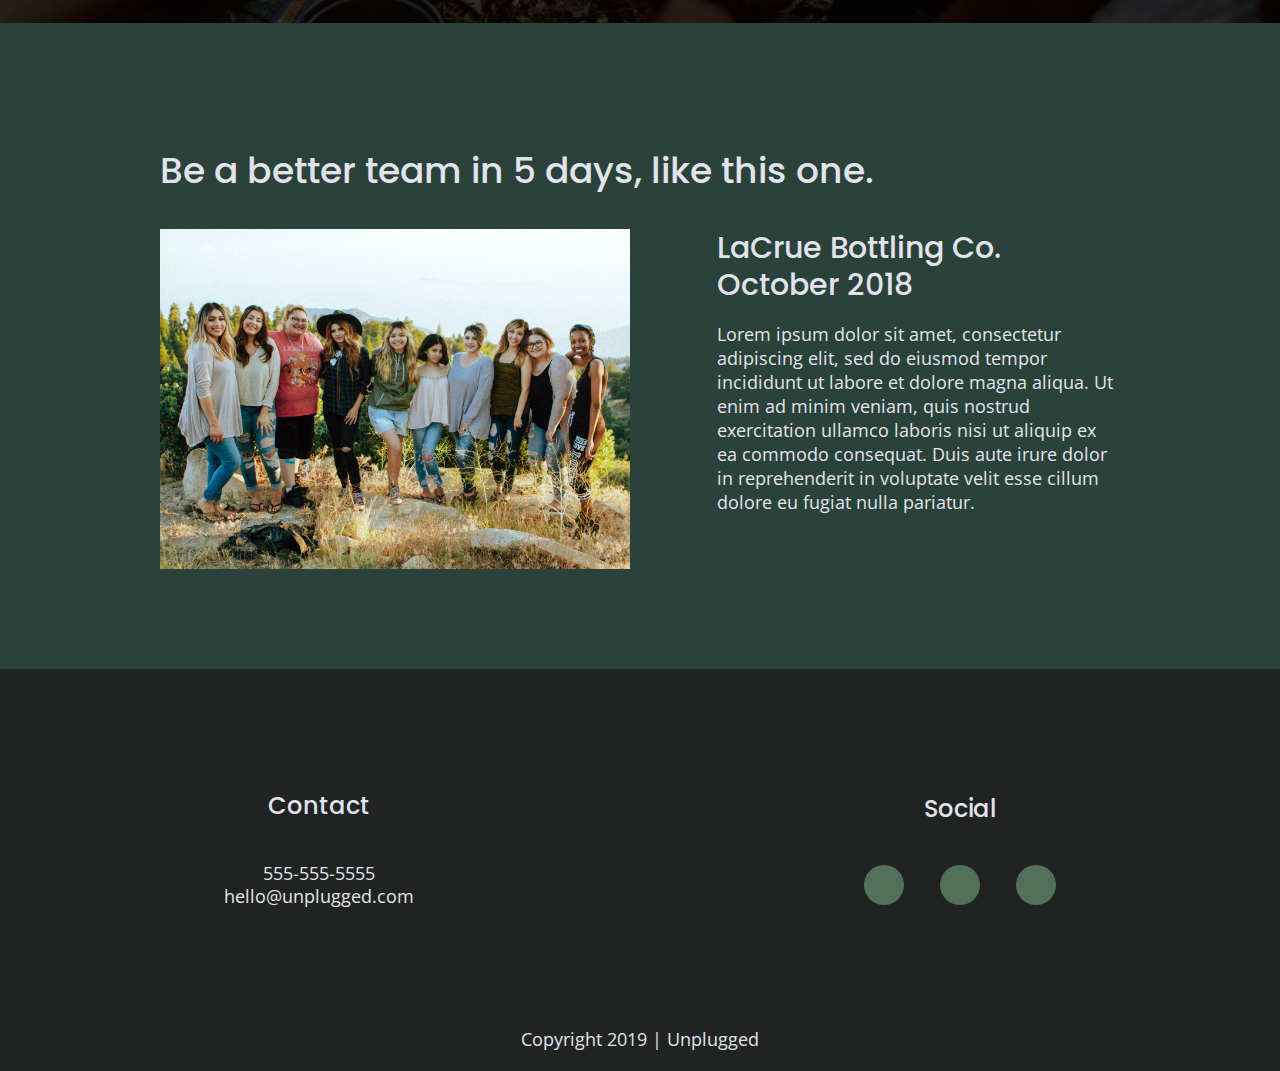
==== commit 3b6f866c: "css icons" ====
--- a/index.html
+++ b/index.html
@@ -165,13 +165,13 @@
           <h4>Social</h4>
           <div class="social-icons">
             <p>
-              <a href="https://www.facebook.com/Skillcrush/" target="_blank"></a>
-            </p>
-            <p>
-              <a href="https://twitter.com/Skillcrush" target="_blank"></a>
-            </p>
-            <p>
-              <a href="https://www.instagram.com/skillcrush/" target="_blank"></a>
+              <a href="https://www.facebook.com/Skillcrush/" target="_blank"><i class="fab fa-facebook"></i></a>
+            </p>
+            <p>
+              <a href="https://twitter.com/Skillcrush" target="_blank"><i class="fab fa-twitter"></i></a>
+            </p>
+            <p>
+              <a href="https://www.instagram.com/skillcrush/" target="_blank"><i class="fab fa-instagram"></i></a>
             </p>
           </div>
         </div>
--- a/css/main.css
+++ b/css/main.css
@@ -241,9 +241,20 @@
 }
 
 footer .social-icons p {
-  display: flex;
-  justify-content: center;
-  align-items: center;
+  background: #527158;
+  border-radius: 50%;
+  width: 40px;
+  height: 40px;
+}
+
+footer .social-icons p {
+  display: flex;
+  justify-content: center;
+  align-items: center;
+}
+
+footer .social-icons p i {
+  font-size: 1.4em;
 }
 
 footer .copyright {
@@ -632,7 +643,6 @@
     margin: 100px 0;
   }
 
-
   footer .footer-content {
     display: flex;
     justify-content: space-between;
@@ -650,7 +660,12 @@
   }
 
   footer p {
-      line-height: 1.285;
+    line-height: 1.285;
+  }
+
+  footer .social-icons {
+    width: 12em;
+    justify-content: space-between;
   }
 
   footer .copyright {
@@ -799,6 +814,13 @@
       line-height: 1;
   }
 }
+
+/* FOOTER */
+
+footer .social-icons p i {
+  font-size: 1.2em;
+}
+
 
 /* ==========================================================================
    Print styles.
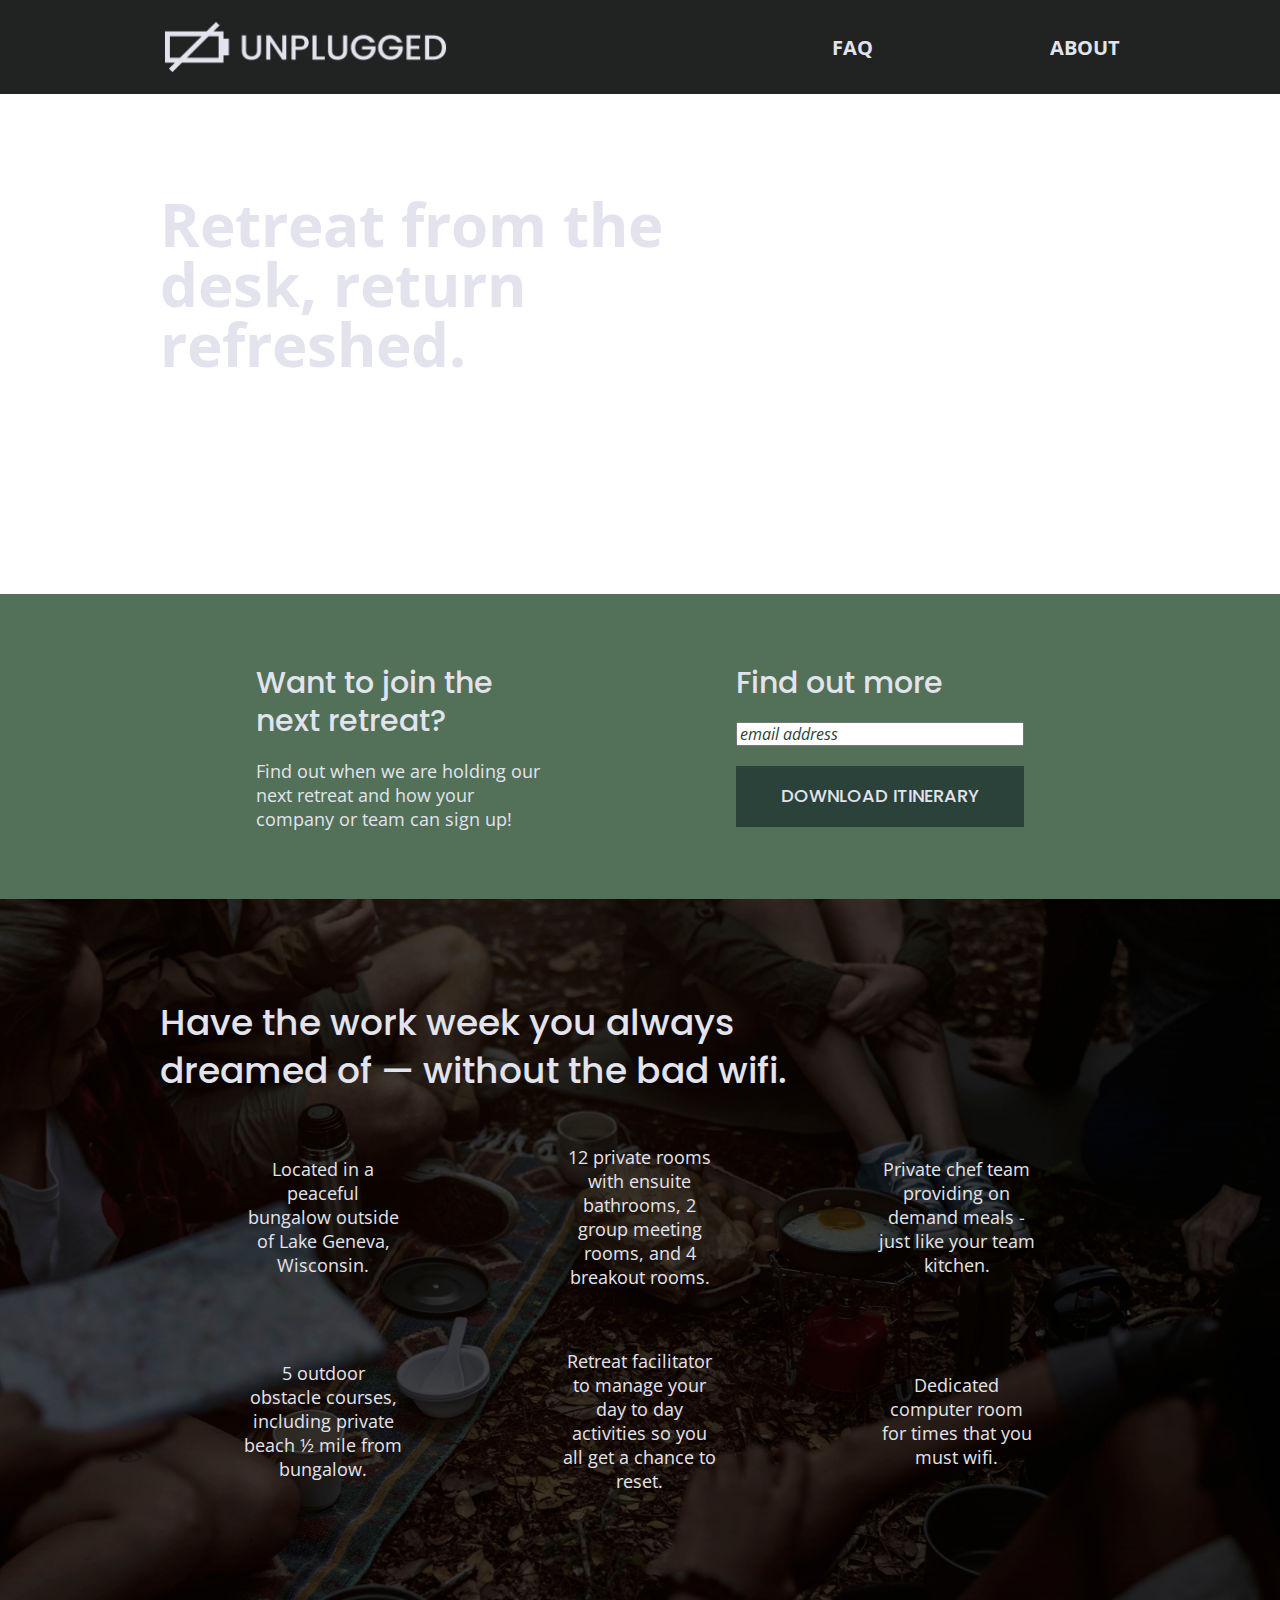
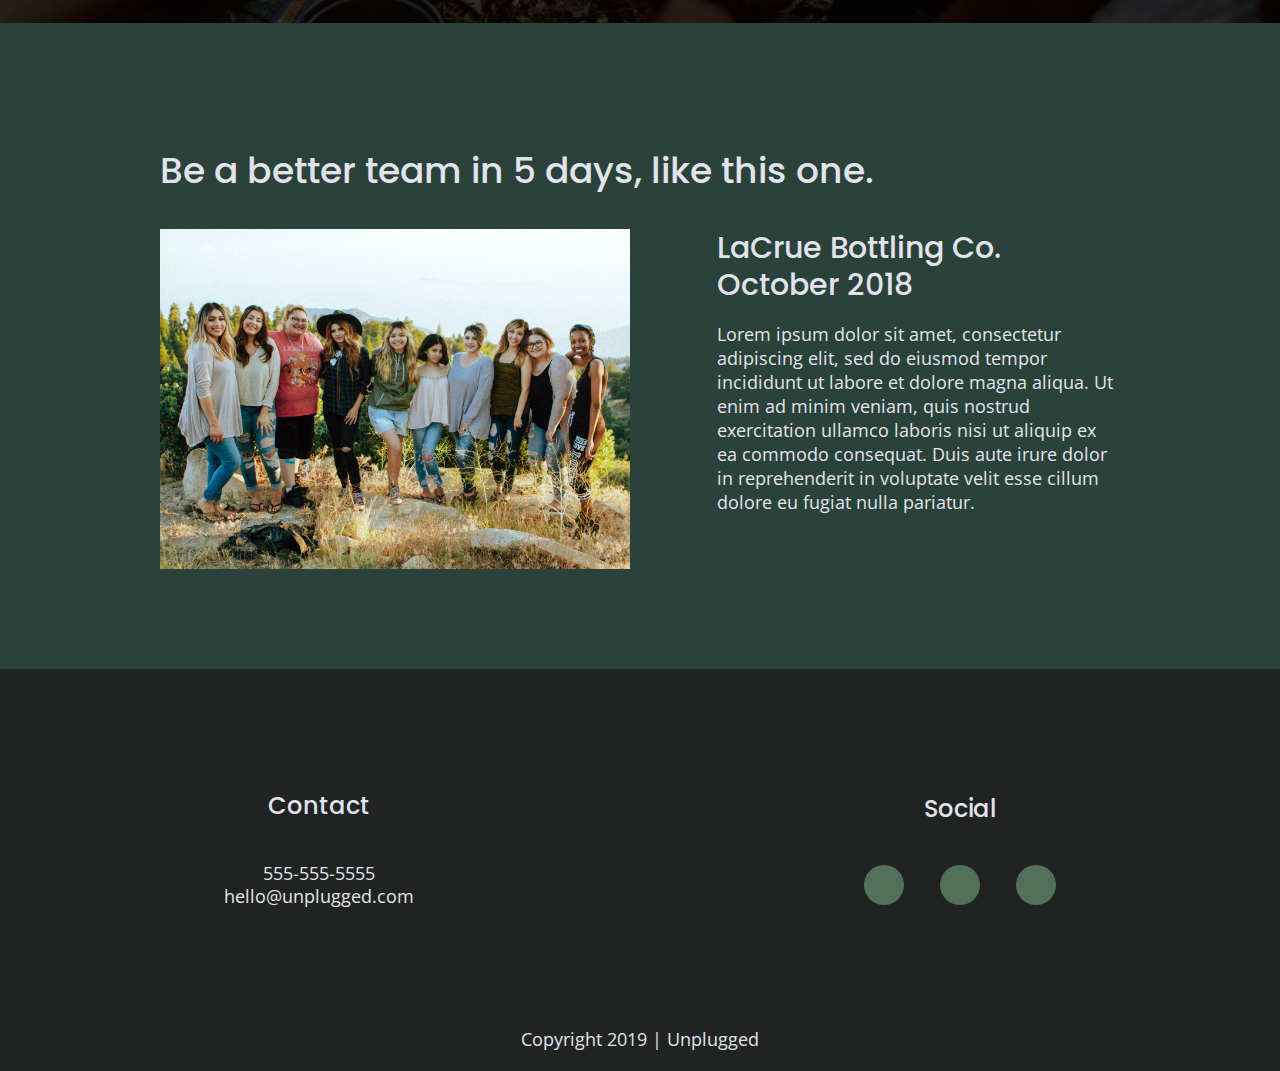
==== commit 4d29912a: "title" ====
--- a/index.html
+++ b/index.html
@@ -4,7 +4,7 @@
 <head>
   <meta charset="utf-8">
   <meta http-equiv="x-ua-compatible" content="ie=edge">
-  <title></title>
+  <title>Unplugged</title>
   <meta name="description" content="">
   <meta name="viewport" content="width=device-width, initial-scale=1, shrink-to-fit=no">
 
--- a/css/main.css
+++ b/css/main.css
@@ -209,6 +209,7 @@
   width: 100%;
   display: flex;
   justify-content: space-around;
+  padding: 0;
 }
 
 header nav ul li {
@@ -610,7 +611,7 @@
     display: flex;
     justify-content: center;
     align-items: center;
-    flex-flow: column wrap;
+    flex-flow: row wrap;
     flex-basis: 50%;
   }
 
